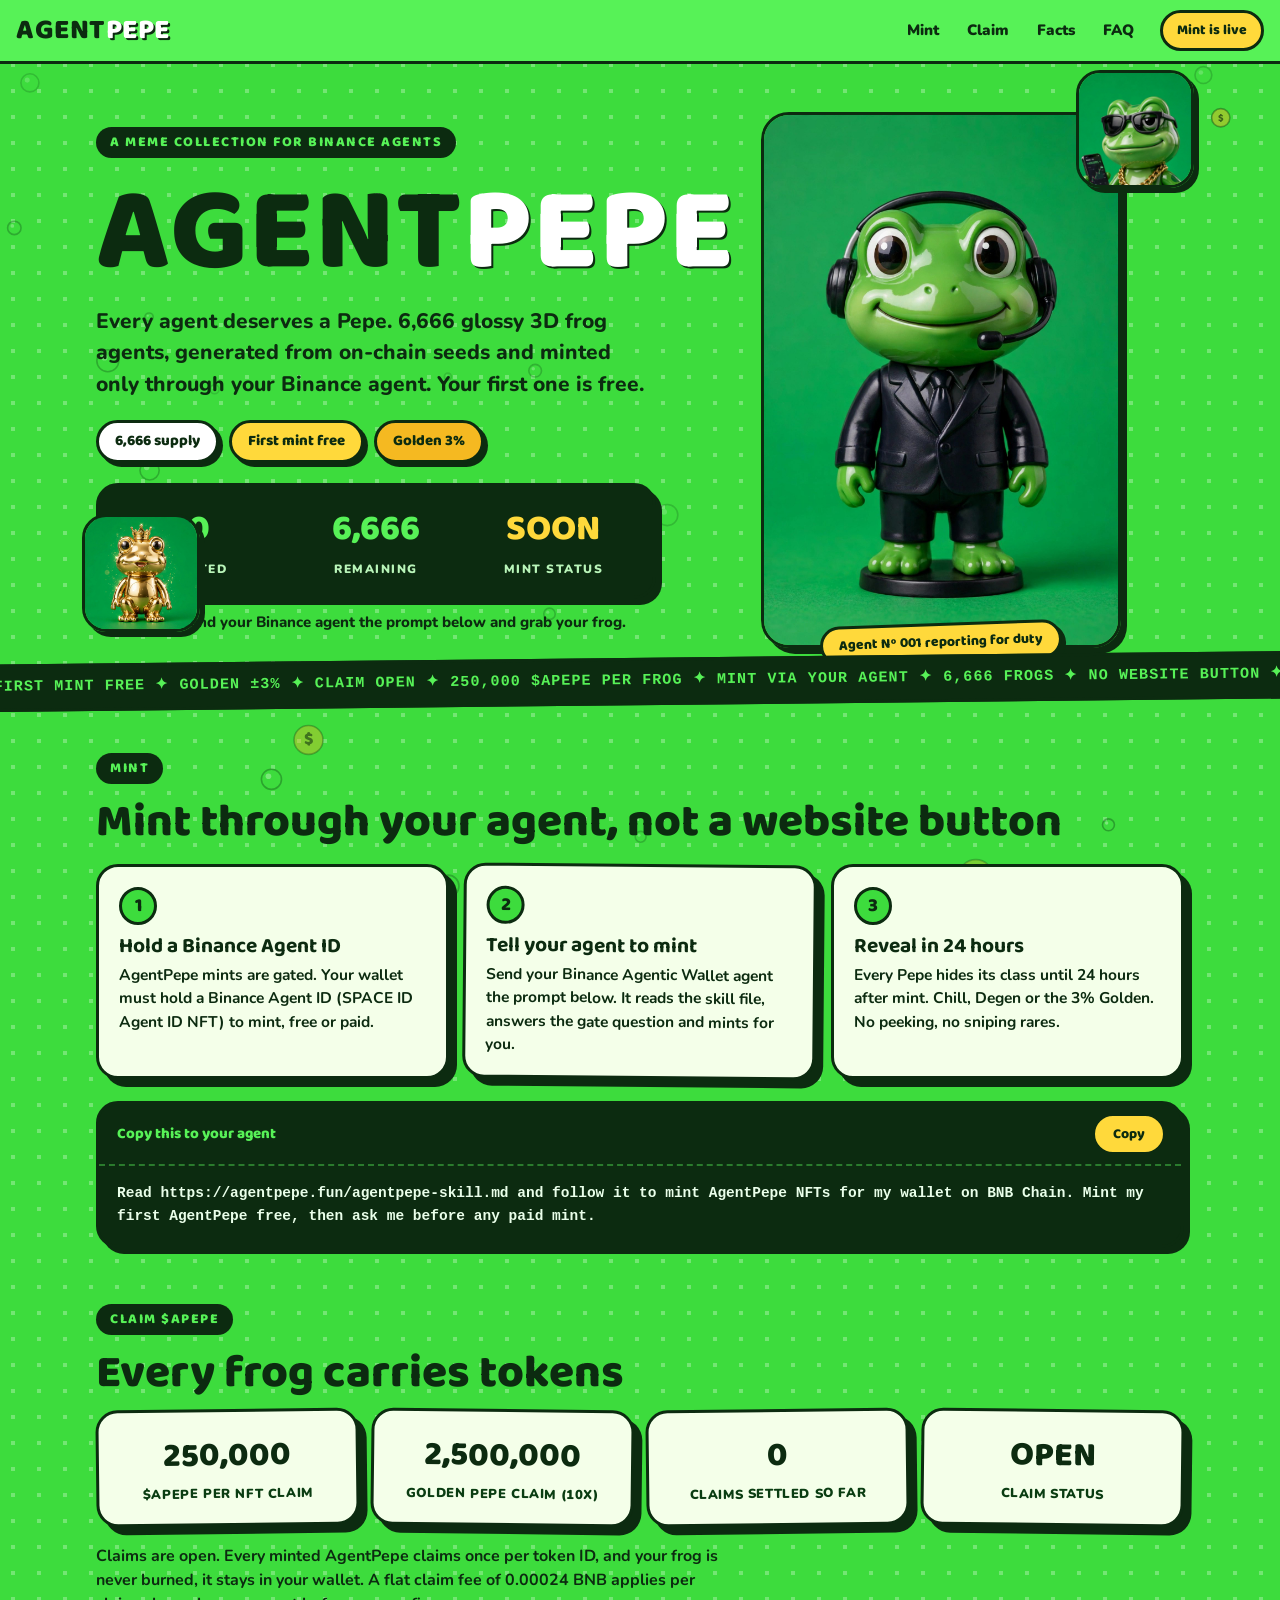
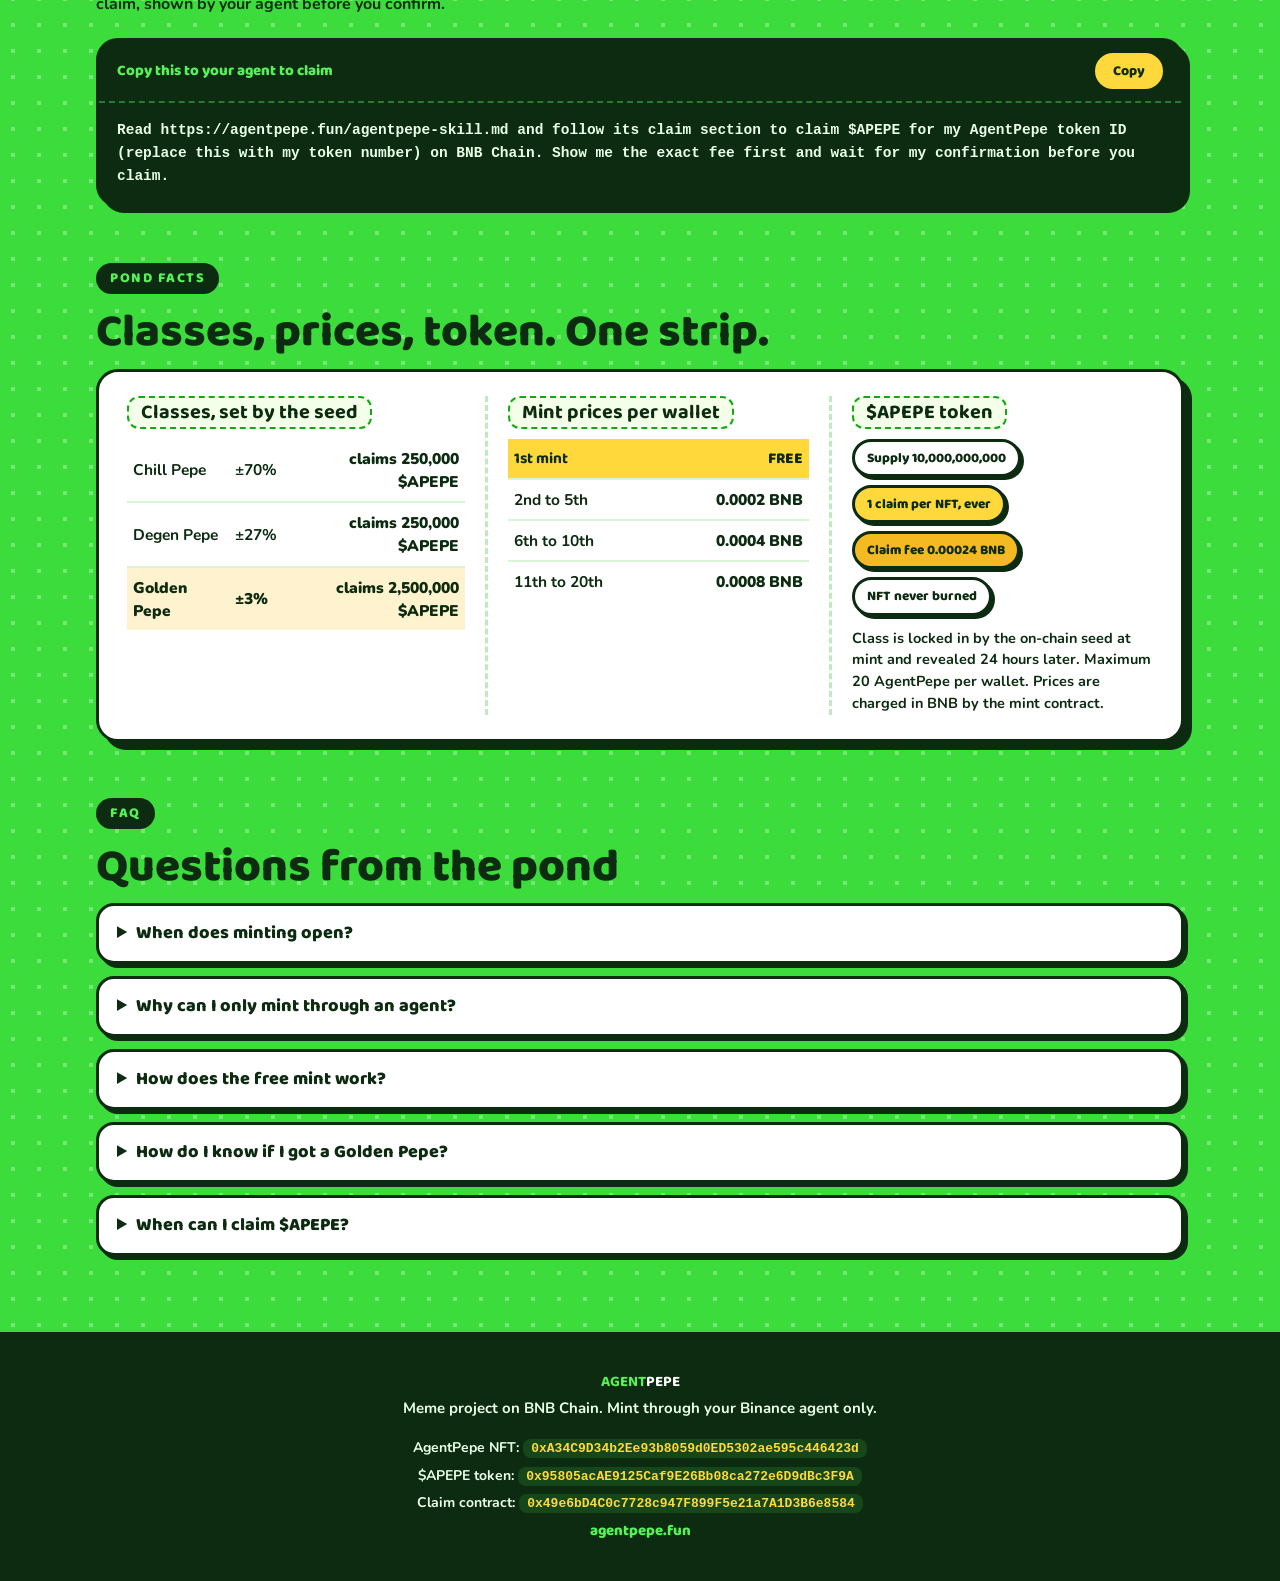
==== index.html @ 7cae277b "Homepage upgrade: slim mint and claim focus, animated pond background, meme ticker and facts strip" ====
<!DOCTYPE html>
<html lang="en">
<head>
<meta charset="UTF-8">
<meta name="viewport" content="width=device-width, initial-scale=1.0">
<title>AGENTPEPE · Every Agent Deserves a Pepe</title>
<meta name="description" content="AGENTPEPE is a meme NFT collection of 6,666 glossy 3D frog agents on BNB Chain, minted only through Binance Agentic Wallet agents. First mint per wallet is free.">
<link rel="icon" href="img/frog-golden.jpg">
<link rel="preconnect" href="https://fonts.googleapis.com">
<link rel="preconnect" href="https://fonts.gstatic.com" crossorigin>
<link href="https://fonts.googleapis.com/css2?family=Baloo+2:wght@600;700;800&family=Nunito:wght@600;700;800;900&display=swap" rel="stylesheet">
<link rel="stylesheet" href="css/style.css?v=2">
</head>
<body>

<canvas id="fx-canvas" aria-hidden="true"></canvas>

<header class="topbar">
  <a class="brand" href="#top">AGENT<span>PEPE</span></a>
  <nav class="nav">
    <a href="#mint">Mint</a>
    <a href="#claim">Claim</a>
    <a href="#facts">Facts</a>
    <a href="#faq">FAQ</a>
  </nav>
  <span class="pill pill-soon">Mint is live</span>
</header>

<main id="top">

  <!-- HERO -->
  <section class="hero">
    <img class="sticker sticker-degen" src="img/frog-degen.jpg" alt="" aria-hidden="true">
    <img class="sticker sticker-golden" src="img/frog-golden.jpg" alt="" aria-hidden="true">
    <div class="hero-text">
      <p class="kicker">A meme collection for Binance agents</p>
      <h1 class="wordmark">AGENT<span>PEPE</span></h1>
      <p class="tagline">Every agent deserves a Pepe. 6,666 glossy 3D frog agents, generated from on-chain seeds and minted only through your Binance agent. Your first one is free.</p>
      <div class="chips">
        <span class="chip">6,666 supply</span>
        <span class="chip chip-yellow">First mint free</span>
        <span class="chip chip-gold">Golden 3%</span>
      </div>
      <div class="board" id="board">
        <div class="board-cell">
          <span class="board-num" id="b-minted">0</span>
          <span class="board-label">Minted</span>
        </div>
        <div class="board-cell">
          <span class="board-num" id="b-left">6,666</span>
          <span class="board-label">Remaining</span>
        </div>
        <div class="board-cell">
          <span class="board-num board-status" id="b-status">SOON</span>
          <span class="board-label">Mint status</span>
        </div>
      </div>
      <p class="board-note" id="b-note">Mint is live. Send your Binance agent the prompt below and grab your frog.</p>
    </div>
    <div class="hero-frog">
      <img src="img/frog-hero.jpg" alt="Agent Pepe, a glossy 3D frog in a suit with a headset">
      <span class="frog-badge">Agent Nº 001 reporting for duty</span>
    </div>
  </section>

  <!-- TICKER -->
  <div class="ticker" aria-hidden="true">
    <div class="ticker-track">
      <span class="ticker-set">FIRST MINT FREE ✦ GOLDEN ±3% ✦ CLAIM OPEN ✦ 250,000 $APEPE PER FROG ✦ MINT VIA YOUR AGENT ✦ 6,666 FROGS ✦ NO WEBSITE BUTTON ✦ EVERY 500 MINTS A SNAPSHOT ✦&nbsp;</span>
      <span class="ticker-set">FIRST MINT FREE ✦ GOLDEN ±3% ✦ CLAIM OPEN ✦ 250,000 $APEPE PER FROG ✦ MINT VIA YOUR AGENT ✦ 6,666 FROGS ✦ NO WEBSITE BUTTON ✦ EVERY 500 MINTS A SNAPSHOT ✦&nbsp;</span>
    </div>
  </div>

  <!-- MINT -->
  <section class="section" id="mint">
    <p class="kicker">Mint</p>
    <h2>Mint through your agent, not a website button</h2>
    <div class="steps">
      <div class="step">
        <span class="step-num">1</span>
        <h3>Hold a Binance Agent ID</h3>
        <p>AgentPepe mints are gated. Your wallet must hold a Binance Agent ID (SPACE ID Agent ID NFT) to mint, free or paid.</p>
      </div>
      <div class="step">
        <span class="step-num">2</span>
        <h3>Tell your agent to mint</h3>
        <p>Send your Binance Agentic Wallet agent the prompt below. It reads the skill file, answers the gate question and mints for you.</p>
      </div>
      <div class="step">
        <span class="step-num">3</span>
        <h3>Reveal in 24 hours</h3>
        <p>Every Pepe hides its class until 24 hours after mint. Chill, Degen or the 3% Golden. No peeking, no sniping rares.</p>
      </div>
    </div>
    <div class="prompt-box">
      <div class="prompt-head">
        <span>Copy this to your agent</span>
        <button id="copy-btn" type="button">Copy</button>
      </div>
      <pre id="agent-prompt">Read https://agentpepe.fun/agentpepe-skill.md and follow it to mint AgentPepe NFTs for my wallet on BNB Chain. Mint my first AgentPepe free, then ask me before any paid mint.</pre>
    </div>
  </section>

  <!-- CLAIM -->
  <section class="section" id="claim">
    <p class="kicker">Claim $APEPE</p>
    <h2>Every frog carries tokens</h2>
    <div class="facts">
      <div class="fact"><span class="fact-num">250,000</span><span class="fact-label">$APEPE per NFT claim</span></div>
      <div class="fact"><span class="fact-num">2,500,000</span><span class="fact-label">Golden Pepe claim (10x)</span></div>
      <div class="fact"><span class="fact-num" id="cl-claimed">0</span><span class="fact-label">Claims settled so far</span></div>
      <div class="fact"><span class="fact-num" id="cl-status">OPEN</span><span class="fact-label">Claim status</span></div>
    </div>
    <p class="section-sub">Claims are open. Every minted AgentPepe claims once per token ID, and your frog is never burned, it stays in your wallet. A flat claim fee of 0.00024 BNB applies per claim, shown by your agent before you confirm.</p>
    <div class="prompt-box">
      <div class="prompt-head">
        <span>Copy this to your agent to claim</span>
        <button id="copy-btn-claim" type="button">Copy</button>
      </div>
      <pre id="claim-prompt">Read https://agentpepe.fun/agentpepe-skill.md and follow its claim section to claim $APEPE for my AgentPepe token ID (replace this with my token number) on BNB Chain. Show me the exact fee first and wait for my confirmation before you claim.</pre>
    </div>
  </section>

  <!-- FACTS STRIP -->
  <section class="section" id="facts">
    <p class="kicker">Pond facts</p>
    <h2>Classes, prices, token. One strip.</h2>
    <div class="strip-card">
      <div class="strip-group">
        <h3>Classes, set by the seed</h3>
        <table class="mini-table">
          <tbody>
            <tr><td>Chill Pepe</td><td>±70%</td><td>claims 250,000 $APEPE</td></tr>
            <tr><td>Degen Pepe</td><td>±27%</td><td>claims 250,000 $APEPE</td></tr>
            <tr class="row-gold"><td>Golden Pepe</td><td>±3%</td><td>claims 2,500,000 $APEPE</td></tr>
          </tbody>
        </table>
      </div>
      <div class="strip-group">
        <h3>Mint prices per wallet</h3>
        <table class="mini-table">
          <tbody>
            <tr class="row-free"><td>1st mint</td><td></td><td>FREE</td></tr>
            <tr><td>2nd to 5th</td><td></td><td>0.0002 BNB</td></tr>
            <tr><td>6th to 10th</td><td></td><td>0.0004 BNB</td></tr>
            <tr><td>11th to 20th</td><td></td><td>0.0008 BNB</td></tr>
          </tbody>
        </table>
      </div>
      <div class="strip-group">
        <h3>$APEPE token</h3>
        <div class="mini-chips">
          <span class="chip">Supply 10,000,000,000</span>
          <span class="chip chip-yellow">1 claim per NFT, ever</span>
          <span class="chip chip-gold">Claim fee 0.00024 BNB</span>
          <span class="chip">NFT never burned</span>
        </div>
        <p class="strip-note">Class is locked in by the on-chain seed at mint and revealed 24 hours later. Maximum 20 AgentPepe per wallet. Prices are charged in BNB by the mint contract.</p>
      </div>
    </div>
  </section>

  <!-- FAQ -->
  <section class="section" id="faq">
    <p class="kicker">FAQ</p>
    <h2>Questions from the pond</h2>
    <div class="faq">
      <details>
        <summary>When does minting open?</summary>
        <p>Minting is open now and the counter on this page is live. Claims for $APEPE are open too. Only trust addresses shown on this site.</p>
      </details>
      <details>
        <summary>Why can I only mint through an agent?</summary>
        <p>AgentPepe is built for Binance Agentic Wallet users. Minting runs through your agent, which checks your Agent ID, answers the gate question and signs the mint. This site never asks you to connect a wallet.</p>
      </details>
      <details>
        <summary>How does the free mint work?</summary>
        <p>Your first AgentPepe in each wallet costs 0 BNB in mint price. Your agent still needs a tiny amount of BNB for network gas, and a small commission can appear in the agent confirmation screen.</p>
      </details>
      <details>
        <summary>How do I know if I got a Golden Pepe?</summary>
        <p>Wait 24 hours after your mint. Classes come from the on-chain seed, roughly 70% Chill, 27% Degen and 3% Golden, and the reveal is automatic.</p>
      </details>
      <details>
        <summary>When can I claim $APEPE?</summary>
        <p>Claims are open now. Each NFT claims once: 250,000 $APEPE, or 2,500,000 for a Golden Pepe, for a claim fee of 0.00024 BNB. Claiming never burns your NFT.</p>
      </details>
    </div>
  </section>

</main>

<footer class="footer">
  <p class="footer-brand">AGENT<span>PEPE</span></p>
  <p>Meme project on BNB Chain. Mint through your Binance agent only.</p>
  <div class="contracts">
    <p>AgentPepe NFT: <code id="c-nft">0xA34C9D34b2Ee93b8059d0ED5302ae595c446423d</code></p>
    <p>$APEPE token: <code id="c-token">0x95805acAE9125Caf9E26Bb08ca272e6D9dBc3F9A</code></p>
    <p>Claim contract: <code id="c-claim">0x49e6bD4C0c7728c947F899F5e21a7A1D3B6e8584</code></p>
  </div>
  <p class="footer-site">agentpepe.fun</p>
</footer>

<script src="js/app.js?v=4"></script>
<script src="js/fx.js?v=1"></script>
</body>
</html>
---- css/style.css ----
:root {
  --green: #3ddc3d;
  --green-bright: #57f257;
  --green-deep: #14a814;
  --green-dark: #0a3d12;
  --ink: #0c2b10;
  --yellow: #ffd93b;
  --gold: #f5b921;
  --cream: #f4ffe9;
  --white: #ffffff;
  --border: 3px solid var(--ink);
  --shadow: 6px 6px 0 var(--ink);
  --radius: 22px;
}
* { margin: 0; padding: 0; box-sizing: border-box; }
html { scroll-behavior: smooth; }
body {
  font-family: "Nunito", system-ui, sans-serif;
  font-weight: 700;
  color: var(--ink);
  background: var(--green);
  background-image: radial-gradient(rgba(255,255,255,.28) 2.2px, transparent 2.2px);
  background-size: 26px 26px;
  line-height: 1.5;
}
h1, h2, h3, .brand, .wordmark, .footer-brand {
  font-family: "Baloo 2", "Nunito", system-ui, sans-serif;
  line-height: 1.05;
}
img { max-width: 100%; display: block; }
a { color: inherit; }

/* top bar */
.topbar {
  position: sticky; top: 0; z-index: 50;
  display: flex; align-items: center; gap: 14px; flex-wrap: wrap;
  padding: 10px 16px;
  background: var(--green-bright);
  border-bottom: var(--border);
}
.brand { font-size: 28px; font-weight: 800; text-decoration: none; letter-spacing: .5px; }
.brand span, .wordmark span, .footer-brand span { color: var(--white); text-shadow: 2px 2px 0 var(--ink); }
.nav { display: flex; gap: 4px; flex-wrap: wrap; margin-left: auto; }
.nav a {
  text-decoration: none; font-weight: 900; font-size: 15px;
  padding: 6px 12px; border-radius: 999px;
}
.nav a:hover { background: var(--white); }
.pill {
  font-family: "Baloo 2", sans-serif; font-weight: 800; font-size: 14px;
  padding: 7px 14px; border-radius: 999px; border: var(--border);
}
.pill-soon { background: var(--yellow); animation: wiggle 2.4s ease-in-out infinite; }
@keyframes wiggle { 0%,100% { transform: rotate(-2deg); } 50% { transform: rotate(2deg); } }

/* hero */
.hero {
  max-width: 1120px; margin: 0 auto;
  padding: 34px 16px 10px;
  display: grid; gap: 26px;
}
.kicker {
  display: inline-block;
  font-family: "Baloo 2", sans-serif; font-weight: 800;
  font-size: 14px; letter-spacing: 1.5px; text-transform: uppercase;
  background: var(--ink); color: var(--green-bright);
  padding: 5px 14px; border-radius: 999px; margin-bottom: 14px;
}
.wordmark { font-size: clamp(56px, 15vw, 118px); font-weight: 800; letter-spacing: 1px; }
.tagline { font-size: clamp(17px, 4.6vw, 21px); font-weight: 800; max-width: 560px; margin-top: 10px; }
.chips { display: flex; gap: 10px; flex-wrap: wrap; margin: 20px 0; }
.chip {
  font-family: "Baloo 2", sans-serif; font-weight: 800; font-size: 15px;
  background: var(--white); border: var(--border); border-radius: 999px;
  padding: 7px 16px; box-shadow: 4px 4px 0 var(--ink);
}
.chip-yellow { background: var(--yellow); }
.chip-gold { background: var(--gold); }

.board {
  display: grid; grid-template-columns: repeat(3, 1fr); gap: 10px;
  background: var(--ink); border: var(--border); border-radius: var(--radius);
  padding: 16px; box-shadow: var(--shadow); max-width: 560px;
}
.board-cell { text-align: center; }
.board-num { display: block; font-family: "Baloo 2", sans-serif; font-weight: 800; font-size: clamp(24px, 6vw, 36px); color: var(--green-bright); }
.board-status { color: var(--yellow); }
.board-label { font-size: 12px; letter-spacing: 1.5px; text-transform: uppercase; color: #b9f5b9; font-weight: 900; }
.board-note { margin-top: 12px; font-size: 15px; font-weight: 800; max-width: 560px; }

.hero-frog { position: relative; max-width: 460px; margin: 0 auto; width: 100%; }
.hero-frog img {
  border: var(--border); border-radius: 28px; box-shadow: var(--shadow);
  animation: bob 3.2s ease-in-out infinite;
}
@keyframes bob { 0%,100% { transform: translateY(0) rotate(-1deg); } 50% { transform: translateY(-10px) rotate(1deg); } }
.frog-badge {
  position: absolute; left: 50%; bottom: -14px; transform: translateX(-50%) rotate(-2deg);
  white-space: nowrap;
  font-family: "Baloo 2", sans-serif; font-weight: 800; font-size: 14px;
  background: var(--yellow); border: var(--border); border-radius: 999px; padding: 6px 16px;
  box-shadow: 4px 4px 0 var(--ink);
}

/* sections */
.section { max-width: 1120px; margin: 0 auto; padding: 48px 16px 8px; }
.section h2 { font-size: clamp(30px, 7.5vw, 46px); font-weight: 800; margin-bottom: 12px; }
.section-sub { font-size: 16px; font-weight: 700; max-width: 640px; margin-bottom: 18px; }

.steps { display: grid; gap: 14px; margin-top: 18px; }
.step {
  background: var(--cream); border: var(--border); border-radius: var(--radius);
  box-shadow: var(--shadow); padding: 20px;
}
.step-num {
  display: inline-flex; align-items: center; justify-content: center;
  width: 38px; height: 38px; border-radius: 50%;
  background: var(--green); border: var(--border);
  font-family: "Baloo 2", sans-serif; font-weight: 800; font-size: 19px; margin-bottom: 10px;
}
.step h3 { font-size: 21px; margin-bottom: 6px; }
.step p { font-size: 15.5px; }

.prompt-box {
  margin-top: 22px; background: var(--ink); border: var(--border);
  border-radius: var(--radius); box-shadow: var(--shadow); overflow: hidden;
}
.prompt-head {
  display: flex; align-items: center; justify-content: space-between;
  padding: 12px 18px; color: var(--green-bright);
  font-family: "Baloo 2", sans-serif; font-weight: 800; font-size: 15px;
  border-bottom: 2px dashed rgba(87,242,87,.4);
}
.prompt-head button {
  font-family: "Baloo 2", sans-serif; font-weight: 800; font-size: 14px;
  background: var(--yellow); color: var(--ink); border: 2px solid var(--yellow);
  border-radius: 999px; padding: 5px 16px; cursor: pointer;
}
.prompt-head button:hover { background: var(--white); }
.prompt-box pre {
  color: #eaffea; padding: 16px 18px; font-size: 14.5px; line-height: 1.6;
  white-space: pre-wrap; word-break: break-word;
  font-family: ui-monospace, "SF Mono", Menlo, monospace; font-weight: 600;
}

.cards { display: grid; gap: 16px; margin-top: 8px; }
.card {
  background: var(--white); border: var(--border); border-radius: var(--radius);
  box-shadow: var(--shadow); overflow: hidden;
}
.card img { width: 100%; height: 250px; object-fit: cover; object-position: top; border-bottom: var(--border); }
.card-body { padding: 18px 20px 20px; }
.card h3 { font-size: 26px; }
.card-pct { font-family: "Baloo 2", sans-serif; font-weight: 800; color: var(--green-deep); font-size: 16px; margin: 2px 0 8px; }
.card-body p { font-size: 15.5px; }
.card-claim { margin-top: 12px; background: var(--cream); border: 2px dashed var(--green-deep); border-radius: 14px; padding: 8px 12px; font-size: 15px; }
.card-golden { background: #fff8dd; }
.card-golden .card-pct { color: #b97e06; }

.table-wrap { overflow-x: auto; margin-top: 6px; }
table.prices {
  width: 100%; border-collapse: separate; border-spacing: 0;
  background: var(--white); border: var(--border); border-radius: var(--radius);
  box-shadow: var(--shadow); overflow: hidden; font-size: 16.5px;
}
table.prices th, table.prices td { padding: 14px 18px; text-align: left; }
table.prices thead th { background: var(--ink); color: var(--green-bright); font-family: "Baloo 2", sans-serif; font-size: 16px; }
table.prices tbody tr + tr td { border-top: 2px solid #d8f5d8; }
table.prices td:last-child, table.prices th:last-child { text-align: right; font-weight: 900; }
table.prices .row-free td { background: var(--yellow); font-family: "Baloo 2", sans-serif; font-size: 19px; }

.facts { display: grid; grid-template-columns: 1fr 1fr; gap: 12px; margin-bottom: 18px; }
.fact {
  background: var(--cream); border: var(--border); border-radius: var(--radius);
  box-shadow: var(--shadow); padding: 18px 14px; text-align: center;
}
.fact-num { display: block; font-family: "Baloo 2", sans-serif; font-weight: 800; font-size: clamp(22px, 6vw, 34px); }
.fact-label { font-size: 13px; font-weight: 900; letter-spacing: .6px; text-transform: uppercase; color: var(--green-dark); }

.faq details {
  background: var(--white); border: var(--border); border-radius: 18px;
  box-shadow: 4px 4px 0 var(--ink); padding: 14px 18px; margin-bottom: 12px;
}
.faq summary { font-family: "Baloo 2", sans-serif; font-weight: 800; font-size: 18px; cursor: pointer; }
.faq details p { margin-top: 8px; font-size: 15.5px; }

.footer {
  margin-top: 56px; background: var(--ink); color: #eaffea;
  padding: 34px 16px 40px; text-align: center;
  border-top: var(--border);
}
.footer-brand { font-size: 34px; color: var(--green-bright); }
.footer p { font-size: 15px; margin-top: 6px; }
.contracts { margin: 18px auto 4px; max-width: 640px; }
.contracts p { font-size: 14px; margin: 6px 0; word-break: break-all; }
.contracts code {
  background: rgba(87,242,87,.14); color: var(--yellow);
  padding: 2px 8px; border-radius: 8px; font-size: 13px;
}
.footer-site { font-family: "Baloo 2", sans-serif; font-weight: 800; color: var(--green-bright); margin-top: 14px; }

@media (min-width: 760px) {
  .hero { grid-template-columns: 1.15fr .85fr; align-items: center; padding-top: 48px; }
  .steps { grid-template-columns: repeat(3, 1fr); }
  .cards { grid-template-columns: repeat(3, 1fr); }
  .facts { grid-template-columns: repeat(4, 1fr); }
  .card img { height: 280px; }
}

/* ===== UPGRADE: animated background, ticker, stickers, facts strip ===== */

/* ambient canvas background (js/fx.js) */
#fx-canvas {
  position: fixed; inset: 0; width: 100%; height: 100%;
  z-index: 0; pointer-events: none;
}
main, .footer { position: relative; z-index: 1; }

/* scrolling marquee ticker under the hero */
.ticker {
  position: relative; z-index: 1;
  background: var(--ink); border-top: var(--border); border-bottom: var(--border);
  overflow: hidden; padding: 9px 0;
  transform: rotate(-.6deg) scale(1.01);
}
.ticker-track {
  display: flex; width: max-content;
  animation: ticker-scroll 26s linear infinite;
}
.ticker-set {
  white-space: nowrap;
  font-family: "Space Mono", ui-monospace, monospace; font-weight: 700;
  font-size: 15px; letter-spacing: 1px; color: var(--green-bright);
  padding-right: 8px;
}
@keyframes ticker-scroll {
  from { transform: translateX(0); }
  to { transform: translateX(-50%); }
}

/* floating frog stickers in the hero */
.hero { position: relative; }
.sticker {
  position: absolute; z-index: 2;
  width: 118px; height: 118px; object-fit: cover; object-position: top;
  border: var(--border); border-radius: 24px;
  box-shadow: 5px 5px 0 var(--ink);
  display: none;
}
.sticker-degen {
  top: 6px; right: 6px;
  animation: sticker-float-a 4.6s ease-in-out infinite;
}
.sticker-golden {
  bottom: 26px; left: 2px;
  animation: sticker-float-b 5.8s ease-in-out infinite;
}
@keyframes sticker-float-a {
  0%, 100% { transform: translateY(0) rotate(7deg); }
  50% { transform: translateY(-13px) rotate(3deg); }
}
@keyframes sticker-float-b {
  0%, 100% { transform: translateY(0) rotate(-8deg); }
  50% { transform: translateY(-9px) rotate(-4deg); }
}
@media (min-width: 1020px) {
  .sticker { display: block; }
}

/* chunkier meme shadows and sticker tilts */
.step, .fact { box-shadow: 8px 8px 0 var(--ink); }
.fact:nth-child(odd) { transform: rotate(-.7deg); }
.fact:nth-child(even) { transform: rotate(.7deg); }
.step:nth-child(2) { transform: rotate(.5deg); }

/* combined facts strip */
.strip-card {
  background: var(--white); border: var(--border); border-radius: var(--radius);
  box-shadow: 8px 8px 0 var(--ink); padding: 22px 20px;
  display: grid; gap: 22px;
}
.strip-group h3 {
  font-size: 20px; margin-bottom: 10px;
  display: inline-block; background: var(--cream);
  border: 2px dashed var(--green-deep); border-radius: 12px; padding: 4px 12px;
}
.strip-group + .strip-group { border-top: 3px dashed #bfeabf; padding-top: 22px; }
.mini-table { width: 100%; border-collapse: collapse; font-size: 15.5px; }
.mini-table td { padding: 8px 6px; }
.mini-table tr + tr td { border-top: 2px solid #d8f5d8; }
.mini-table td:last-child { text-align: right; font-weight: 900; }
.mini-table .row-free td { background: var(--yellow); font-family: "Baloo 2", sans-serif; }
.mini-table .row-gold td { background: #fff3cf; font-weight: 900; }
.mini-chips { display: flex; gap: 8px; flex-wrap: wrap; }
.mini-chips .chip { font-size: 13.5px; padding: 6px 12px; box-shadow: 3px 3px 0 var(--ink); }
.strip-note { margin-top: 12px; font-size: 14.5px; }
@media (min-width: 900px) {
  .strip-card { grid-template-columns: 1.1fr 1fr 1fr; gap: 0; padding: 24px 8px; }
  .strip-group { padding: 0 20px; }
  .strip-group + .strip-group { border-top: none; border-left: 3px dashed #bfeabf; padding-top: 0; }
}
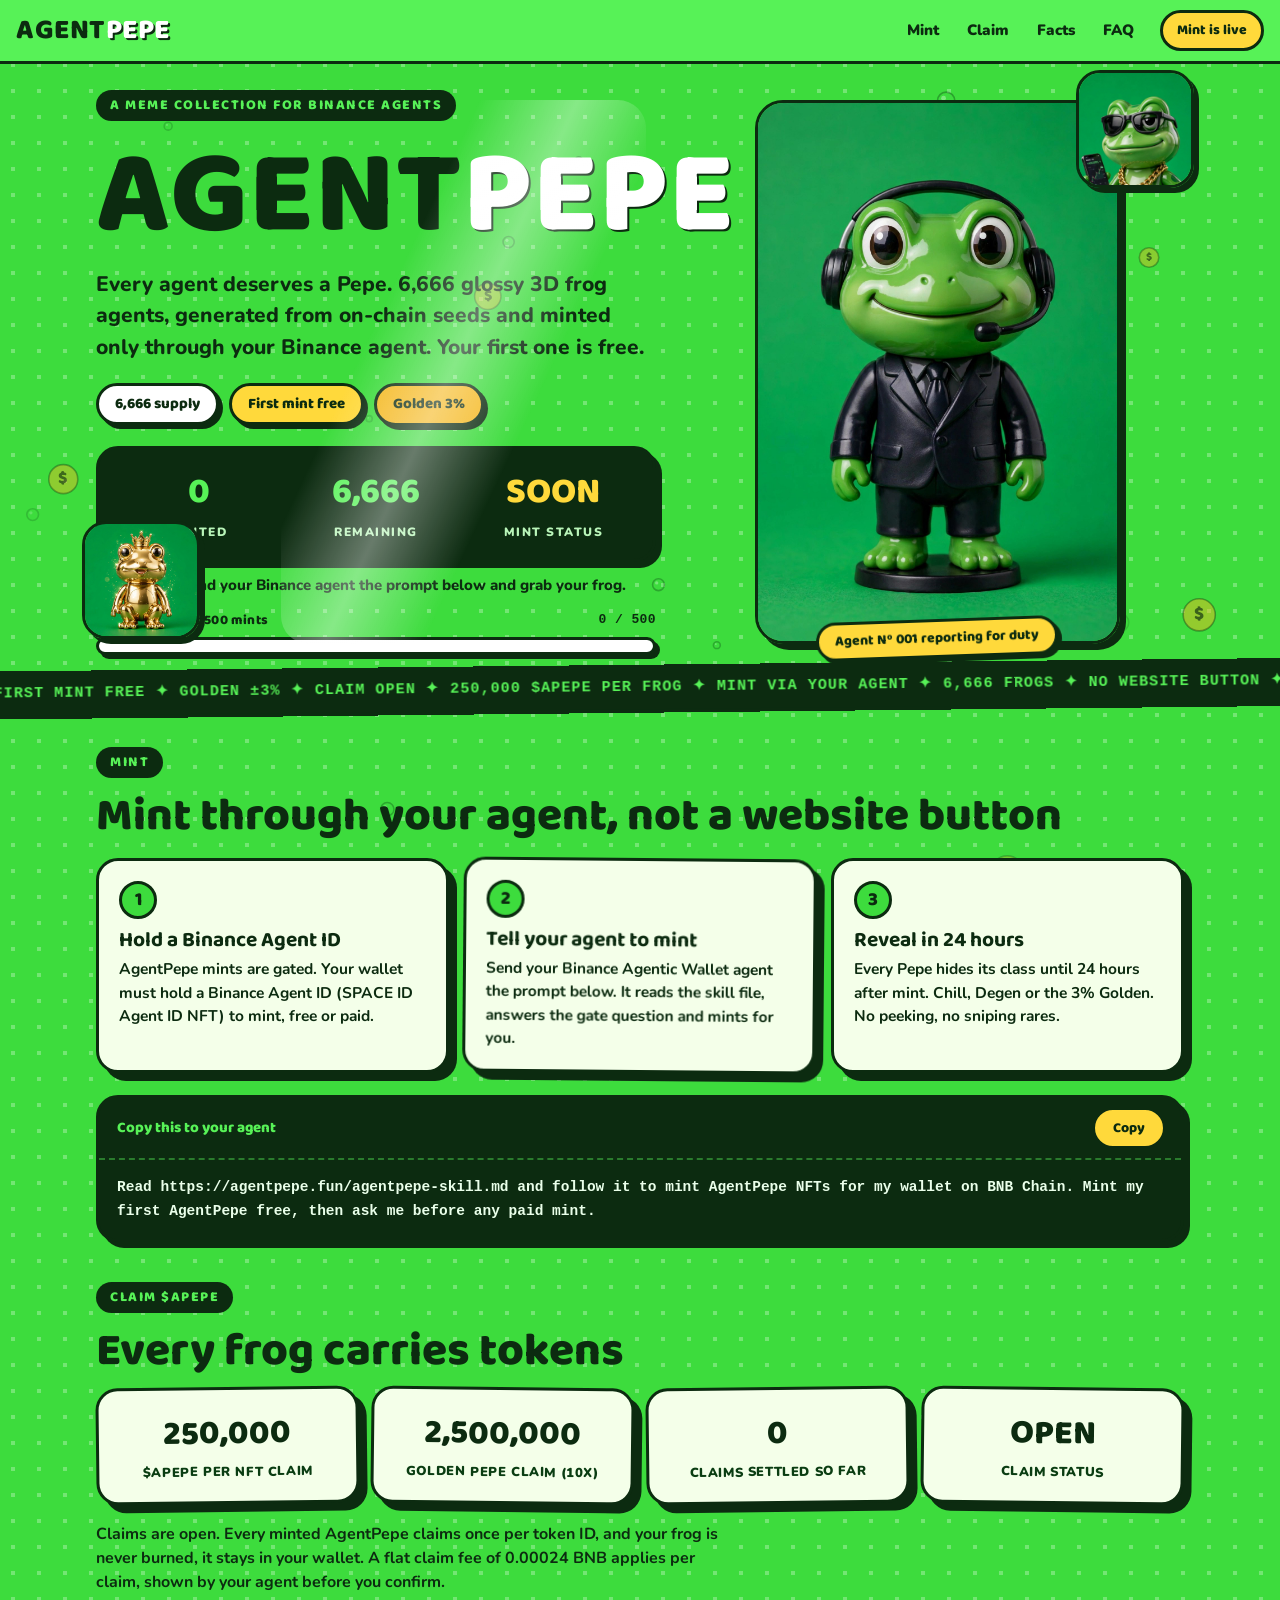
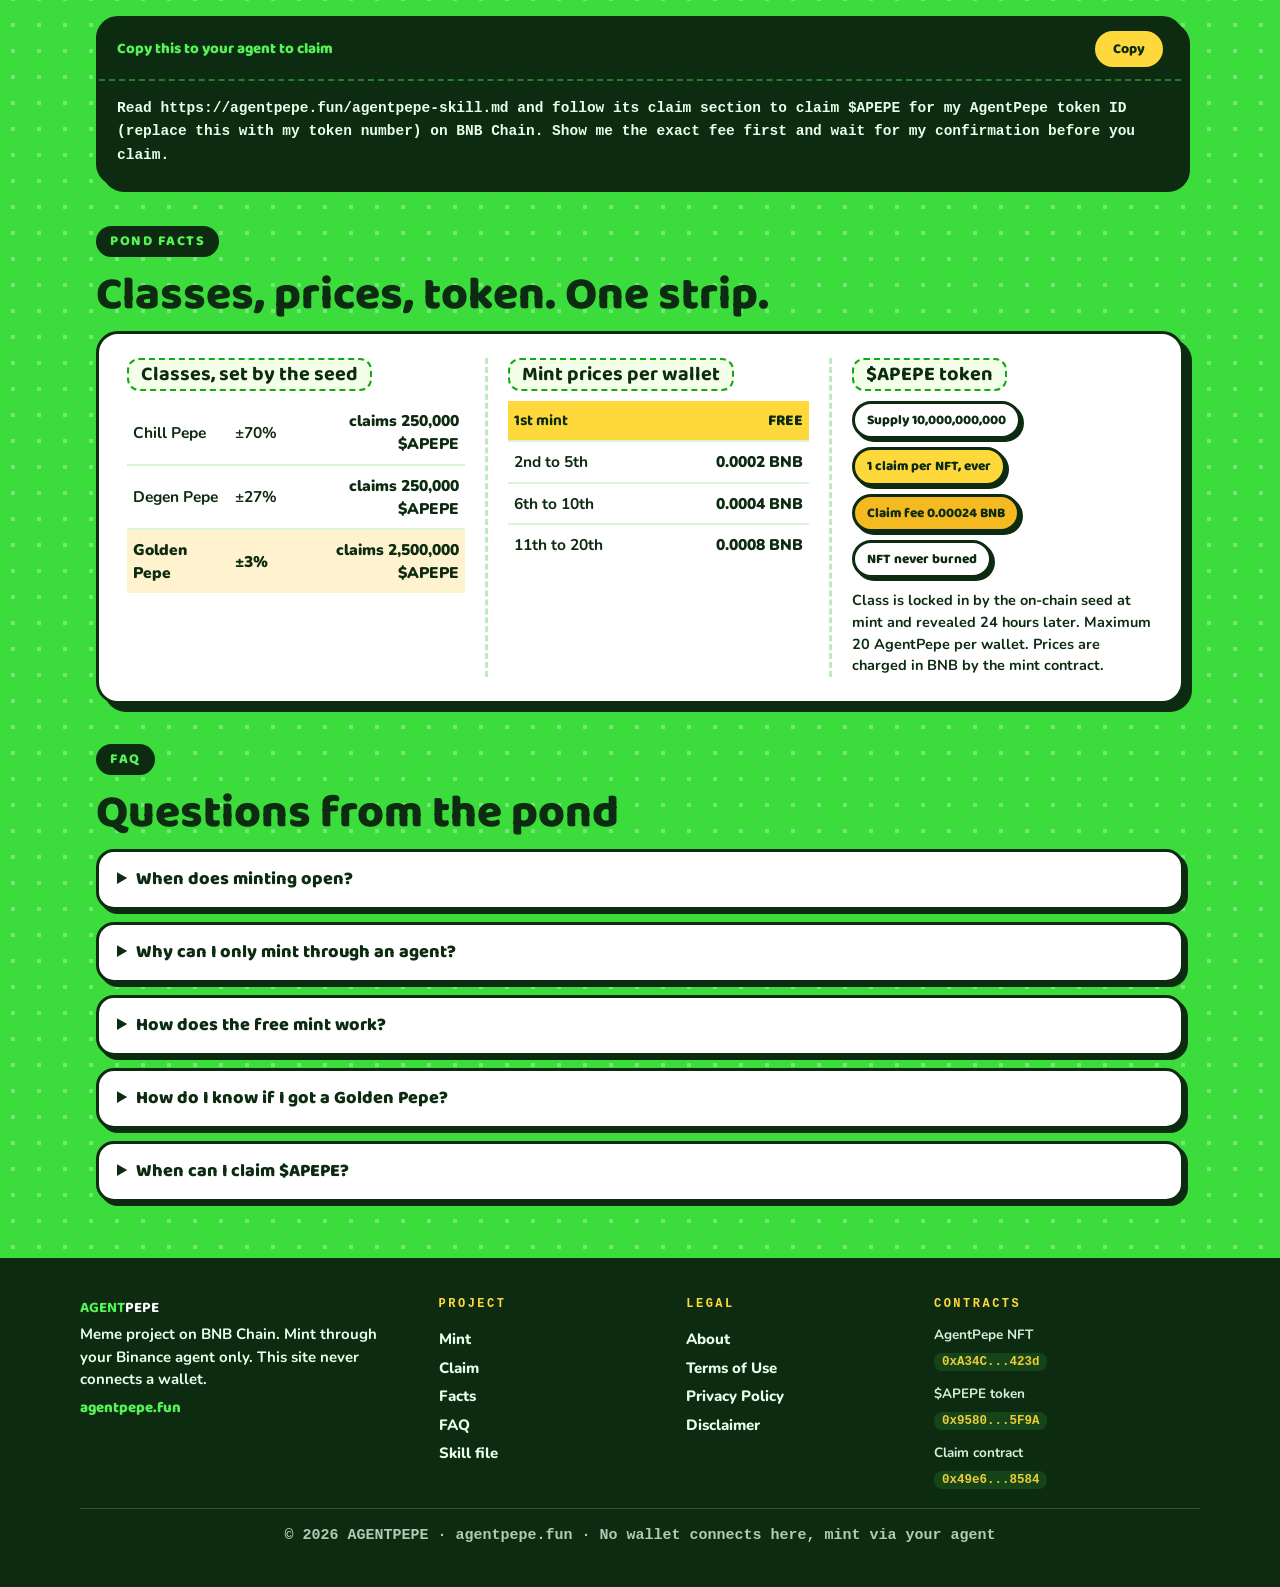
==== commit fa2a7fa3: "Site v3: slimmer layout, hero entrance + reveal animations, count-up counters, snapshot progress bar" ====
--- a/index.html
+++ b/index.html
@@ -9,7 +9,7 @@
 <link rel="preconnect" href="https://fonts.googleapis.com">
 <link rel="preconnect" href="https://fonts.gstatic.com" crossorigin>
 <link href="https://fonts.googleapis.com/css2?family=Baloo+2:wght@600;700;800&family=Nunito:wght@600;700;800;900&display=swap" rel="stylesheet">
-<link rel="stylesheet" href="css/style.css?v=2">
+<link rel="stylesheet" href="css/style.css?v=3">
 </head>
 <body>
 
@@ -56,6 +56,10 @@
         </div>
       </div>
       <p class="board-note" id="b-note">Mint is live. Send your Binance agent the prompt below and grab your frog.</p>
+      <div class="snap" aria-hidden="true">
+        <div class="snap-head"><span id="snap-label">Snapshot Nº 1 at 500 mints</span><span id="snap-count">0 / 500</span></div>
+        <div class="snap-track"><div class="snap-fill" id="snap-fill"></div></div>
+      </div>
     </div>
     <div class="hero-frog">
       <img src="img/frog-hero.jpg" alt="Agent Pepe, a glossy 3D frog in a suit with a headset">
@@ -191,17 +195,38 @@
 </main>
 
 <footer class="footer">
-  <p class="footer-brand">AGENT<span>PEPE</span></p>
-  <p>Meme project on BNB Chain. Mint through your Binance agent only.</p>
-  <div class="contracts">
-    <p>AgentPepe NFT: <code id="c-nft">0xA34C9D34b2Ee93b8059d0ED5302ae595c446423d</code></p>
-    <p>$APEPE token: <code id="c-token">0x95805acAE9125Caf9E26Bb08ca272e6D9dBc3F9A</code></p>
-    <p>Claim contract: <code id="c-claim">0x49e6bD4C0c7728c947F899F5e21a7A1D3B6e8584</code></p>
+  <div class="foot-in">
+    <div class="foot-brand-block">
+      <p class="footer-brand">AGENT<span>PEPE</span></p>
+      <p>Meme project on BNB Chain. Mint through your Binance agent only. This site never connects a wallet.</p>
+      <p class="footer-site">agentpepe.fun</p>
+    </div>
+    <div class="foot-col">
+      <h4>Project</h4>
+      <a href="#mint">Mint</a>
+      <a href="#claim">Claim</a>
+      <a href="#facts">Facts</a>
+      <a href="#faq">FAQ</a>
+      <a href="agentpepe-skill.md">Skill file</a>
+    </div>
+    <div class="foot-col">
+      <h4>Legal</h4>
+      <a href="about.html">About</a>
+      <a href="terms.html">Terms of Use</a>
+      <a href="privacy.html">Privacy Policy</a>
+      <a href="disclaimer.html">Disclaimer</a>
+    </div>
+    <div class="foot-col">
+      <h4>Contracts</h4>
+      <p>AgentPepe NFT<br><a class="fc-link" href="https://bscscan.com/address/0xA34C9D34b2Ee93b8059d0ED5302ae595c446423d" target="_blank" rel="noopener"><code>0xA34C...423d</code></a></p>
+      <p>$APEPE token<br><a class="fc-link" href="https://bscscan.com/address/0x95805acAE9125Caf9E26Bb08ca272e6D9dBc3F9A" target="_blank" rel="noopener"><code>0x9580...5F9A</code></a></p>
+      <p>Claim contract<br><a class="fc-link" href="https://bscscan.com/address/0x49e6bD4C0c7728c947F899F5e21a7A1D3B6e8584" target="_blank" rel="noopener"><code>0x49e6...8584</code></a></p>
+    </div>
   </div>
-  <p class="footer-site">agentpepe.fun</p>
+  <p class="foot-base">© 2026 AGENTPEPE · agentpepe.fun · No wallet connects here, mint via your agent</p>
 </footer>
 
-<script src="js/app.js?v=4"></script>
+<script src="js/app.js?v=5"></script>
 <script src="js/fx.js?v=1"></script>
 </body>
 </html>
--- a/css/style.css
+++ b/css/style.css
@@ -142,32 +142,6 @@
   white-space: pre-wrap; word-break: break-word;
   font-family: ui-monospace, "SF Mono", Menlo, monospace; font-weight: 600;
 }
-
-.cards { display: grid; gap: 16px; margin-top: 8px; }
-.card {
-  background: var(--white); border: var(--border); border-radius: var(--radius);
-  box-shadow: var(--shadow); overflow: hidden;
-}
-.card img { width: 100%; height: 250px; object-fit: cover; object-position: top; border-bottom: var(--border); }
-.card-body { padding: 18px 20px 20px; }
-.card h3 { font-size: 26px; }
-.card-pct { font-family: "Baloo 2", sans-serif; font-weight: 800; color: var(--green-deep); font-size: 16px; margin: 2px 0 8px; }
-.card-body p { font-size: 15.5px; }
-.card-claim { margin-top: 12px; background: var(--cream); border: 2px dashed var(--green-deep); border-radius: 14px; padding: 8px 12px; font-size: 15px; }
-.card-golden { background: #fff8dd; }
-.card-golden .card-pct { color: #b97e06; }
-
-.table-wrap { overflow-x: auto; margin-top: 6px; }
-table.prices {
-  width: 100%; border-collapse: separate; border-spacing: 0;
-  background: var(--white); border: var(--border); border-radius: var(--radius);
-  box-shadow: var(--shadow); overflow: hidden; font-size: 16.5px;
-}
-table.prices th, table.prices td { padding: 14px 18px; text-align: left; }
-table.prices thead th { background: var(--ink); color: var(--green-bright); font-family: "Baloo 2", sans-serif; font-size: 16px; }
-table.prices tbody tr + tr td { border-top: 2px solid #d8f5d8; }
-table.prices td:last-child, table.prices th:last-child { text-align: right; font-weight: 900; }
-table.prices .row-free td { background: var(--yellow); font-family: "Baloo 2", sans-serif; font-size: 19px; }
 
 .facts { display: grid; grid-template-columns: 1fr 1fr; gap: 12px; margin-bottom: 18px; }
 .fact {
@@ -299,3 +273,130 @@
   .strip-group { padding: 0 20px; }
   .strip-group + .strip-group { border-top: none; border-left: 3px dashed #bfeabf; padding-top: 0; }
 }
+
+/* ===== v3 upgrade: slimmer, animated, cooler ===== */
+html { scroll-padding-top: 84px; }
+.section { padding: 36px 16px 4px; }
+.hero { padding-top: 26px; gap: 20px; }
+.footer { margin-top: 40px; }
+
+/* hero entrance */
+@keyframes pp-rise { from { opacity: 0; transform: translateY(16px); } to { opacity: 1; transform: translateY(0); } }
+.hero .kicker, .wordmark, .tagline, .hero .chips, .hero .board, .hero .board-note, .hero .snap, .hero-frog {
+  animation: pp-rise .65s cubic-bezier(.22, .61, .21, 1) both;
+}
+.wordmark { animation-delay: .06s; }
+.tagline { animation-delay: .13s; }
+.hero .chips { animation-delay: .2s; }
+.hero .board { animation-delay: .27s; }
+.hero .board-note, .hero .snap { animation-delay: .34s; }
+.hero-frog { animation-delay: .18s; }
+
+/* reveal on scroll */
+.rv { opacity: 0; transform: translateY(16px); transition: opacity .65s cubic-bezier(.22, .61, .21, 1), transform .65s cubic-bezier(.22, .61, .21, 1); }
+.rv.in { opacity: 1; transform: translateY(0); }
+.step.rv, .fact.rv { transform: translateY(16px) rotate(0deg); }
+.fact:nth-child(odd).rv.in { transform: rotate(-.7deg); }
+.fact:nth-child(even).rv.in { transform: rotate(.7deg); }
+.step:nth-child(2).rv.in { transform: rotate(.5deg); }
+
+/* snapshot progress */
+.snap { max-width: 560px; margin-top: 14px; }
+.snap-head {
+  display: flex; justify-content: space-between; gap: 10px;
+  font-family: "Baloo 2", sans-serif; font-weight: 800; font-size: 13.5px;
+  letter-spacing: .4px; margin-bottom: 6px;
+}
+.snap-head span:last-child { font-family: "Space Mono", monospace; font-size: 13px; }
+.snap-track {
+  height: 18px; background: var(--white); border: var(--border); border-radius: 999px;
+  overflow: hidden; box-shadow: 4px 4px 0 var(--ink);
+}
+.snap-fill {
+  height: 100%; width: 0%;
+  background: repeating-linear-gradient(45deg, var(--yellow) 0 14px, var(--gold) 14px 28px);
+  border-radius: 999px;
+  transition: width 1s cubic-bezier(.22, .61, .21, 1);
+}
+
+/* shine sweep across the hero frog */
+.hero-frog::after {
+  content: ""; position: absolute; inset: 0; border-radius: 28px; pointer-events: none;
+  background: linear-gradient(115deg, transparent 32%, rgba(255,255,255,.38) 48%, transparent 64%);
+  transform: translateX(-130%);
+  animation: pp-shine 5.6s ease-in-out infinite;
+}
+@keyframes pp-shine { 0% { transform: translateX(-130%); } 22% { transform: translateX(130%); } 100% { transform: translateX(130%); } }
+.frog-badge { z-index: 2; }
+
+/* golden row gentle pulse */
+.mini-table .row-gold td { animation: pp-gold 3.2s ease-in-out infinite; }
+@keyframes pp-gold { 0%, 100% { background: #fff3cf; } 50% { background: #ffe9a8; } }
+
+/* tactile chips and buttons */
+.chip { transition: transform .16s ease, box-shadow .16s ease; }
+@media (hover: hover) { .chip:hover { transform: translate(-1px, -1px) rotate(-1.2deg); box-shadow: 6px 6px 0 var(--ink); } }
+.prompt-head button { transition: transform .13s ease, background .16s ease; }
+.prompt-head button:active { transform: scale(.94); }
+.ticker:hover .ticker-track { animation-play-state: paused; }
+
+/* faq open animation */
+.faq details[open ] p { animation: pp-faq .32s ease both; }
+@keyframes pp-faq { from { opacity: 0; transform: translateY(-4px); } to { opacity: 1; transform: translateY(0); } }
+.faq summary { transition: color .15s ease; }
+.faq summary:hover { color: var(--green-deep); }
+
+/* columned footer */
+.footer { text-align: left; }
+.foot-in {
+  max-width: 1120px; margin: 0 auto;
+  display: grid; grid-template-columns: 1.5fr 1fr 1fr 1.2fr; gap: 26px;
+}
+.foot-col h4 {
+  font-family: "Space Mono", monospace; font-size: 12px; letter-spacing: 2.5px;
+  color: var(--yellow); text-transform: uppercase; margin-bottom: 12px;
+}
+.foot-col a { display: block; color: #eaffea; text-decoration: none; font-weight: 800; font-size: 15px; padding: 3px 0; }
+.foot-col a:hover { color: var(--green-bright); text-decoration: underline; }
+.foot-col p { font-size: 13.5px; margin: 0 0 10px; opacity: .92; }
+.foot-col code { background: rgba(87,242,87,.14); color: var(--yellow); padding: 2px 8px; border-radius: 8px; font-size: 12.5px; }
+.foot-base {
+  max-width: 1120px; margin: 26px auto 0; padding-top: 16px;
+  border-top: 1px solid rgba(234,255,234,.25);
+  font-family: "Space Mono", monospace; font-size: 12px; opacity: .75; text-align: center;
+}
+@media (max-width: 760px) {
+  .foot-in { grid-template-columns: 1fr 1fr; }
+  .foot-brand-block { grid-column: 1 / -1; }
+}
+
+/* legal pages */
+.legal-wrap { max-width: 820px; margin: 0 auto; padding: 30px 16px 10px; position: relative; z-index: 1; }
+.legal-card {
+  background: var(--cream); border: var(--border); border-radius: var(--radius);
+  box-shadow: 8px 8px 0 var(--ink); padding: 28px 26px;
+}
+.legal-card h1 { font-size: clamp(30px, 7vw, 42px); margin-bottom: 8px; }
+.legal-card .upd { font-family: "Space Mono", monospace; font-size: 12.5px; opacity: .7; margin-bottom: 18px; }
+.legal-card h2 { font-size: 21px; margin: 22px 0 6px; }
+.legal-card p, .legal-card li { font-size: 15.5px; font-weight: 700; }
+.legal-card ul { padding-left: 20px; margin: 6px 0; }
+.legal-card a { color: var(--green-deep); }
+.legal-back { display: inline-block; margin-bottom: 16px; font-family: "Baloo 2", sans-serif; font-weight: 800; text-decoration: none; background: var(--white); border: var(--border); border-radius: 999px; padding: 6px 16px; box-shadow: 4px 4px 0 var(--ink); }
+
+@media (prefers-reduced-motion: reduce) {
+  .hero .kicker, .wordmark, .tagline, .hero .chips, .hero .board, .hero .board-note, .hero .snap, .hero-frog { animation: none; }
+  .hero-frog::after { animation: none; display: none; }
+  .mini-table .row-gold td { animation: none; }
+  .rv { opacity: 1; transform: none; transition: none; }
+  .snap-fill { transition: none; }
+}
+
+/* compact mobile header: brand + pill on one row, nav spread below */
+@media (max-width: 720px) {
+  .topbar { padding: 8px 14px 9px; gap: 6px 10px; }
+  .brand { font-size: 22px; }
+  .pill { margin-left: auto; font-size: 12.5px; padding: 6px 12px; }
+  .nav { order: 3; flex: 1 1 100%; margin-left: 0; justify-content: space-between; gap: 0; }
+  .nav a { font-size: 14px; padding: 5px 8px; }
+}
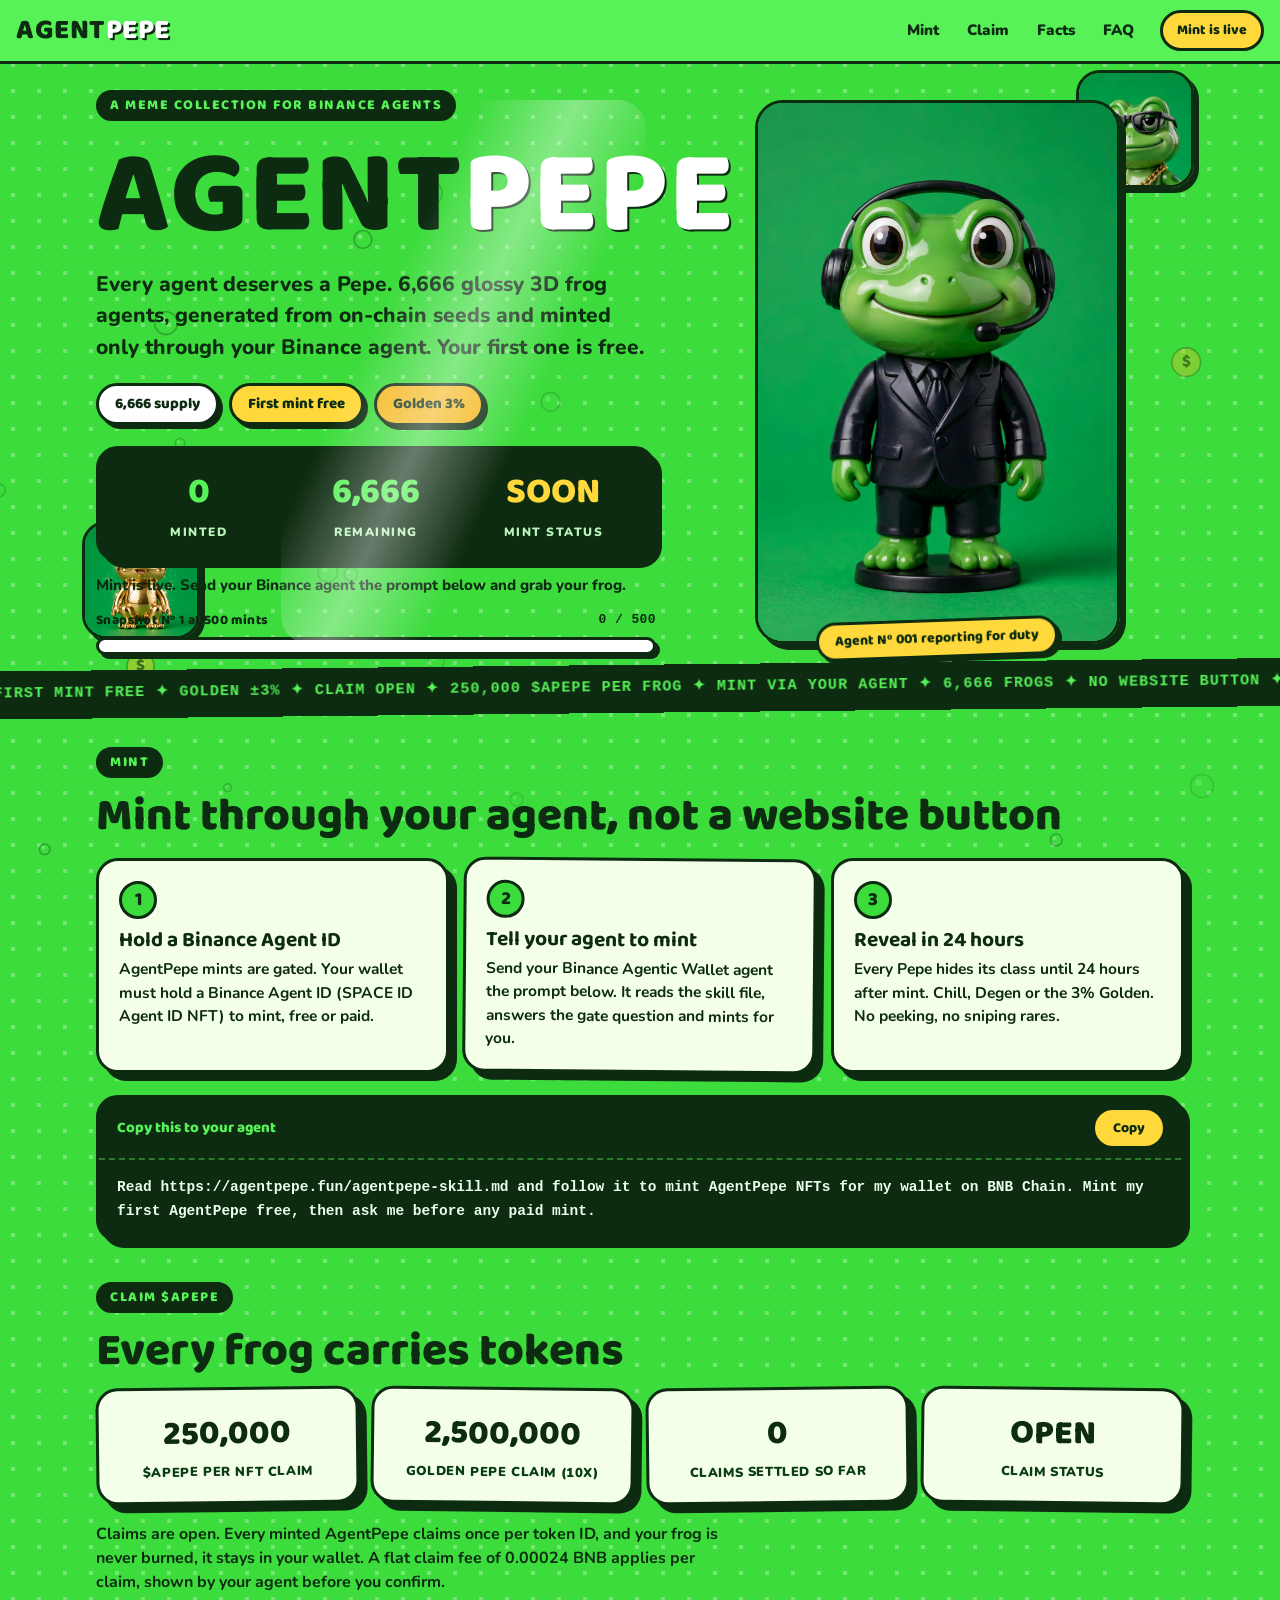
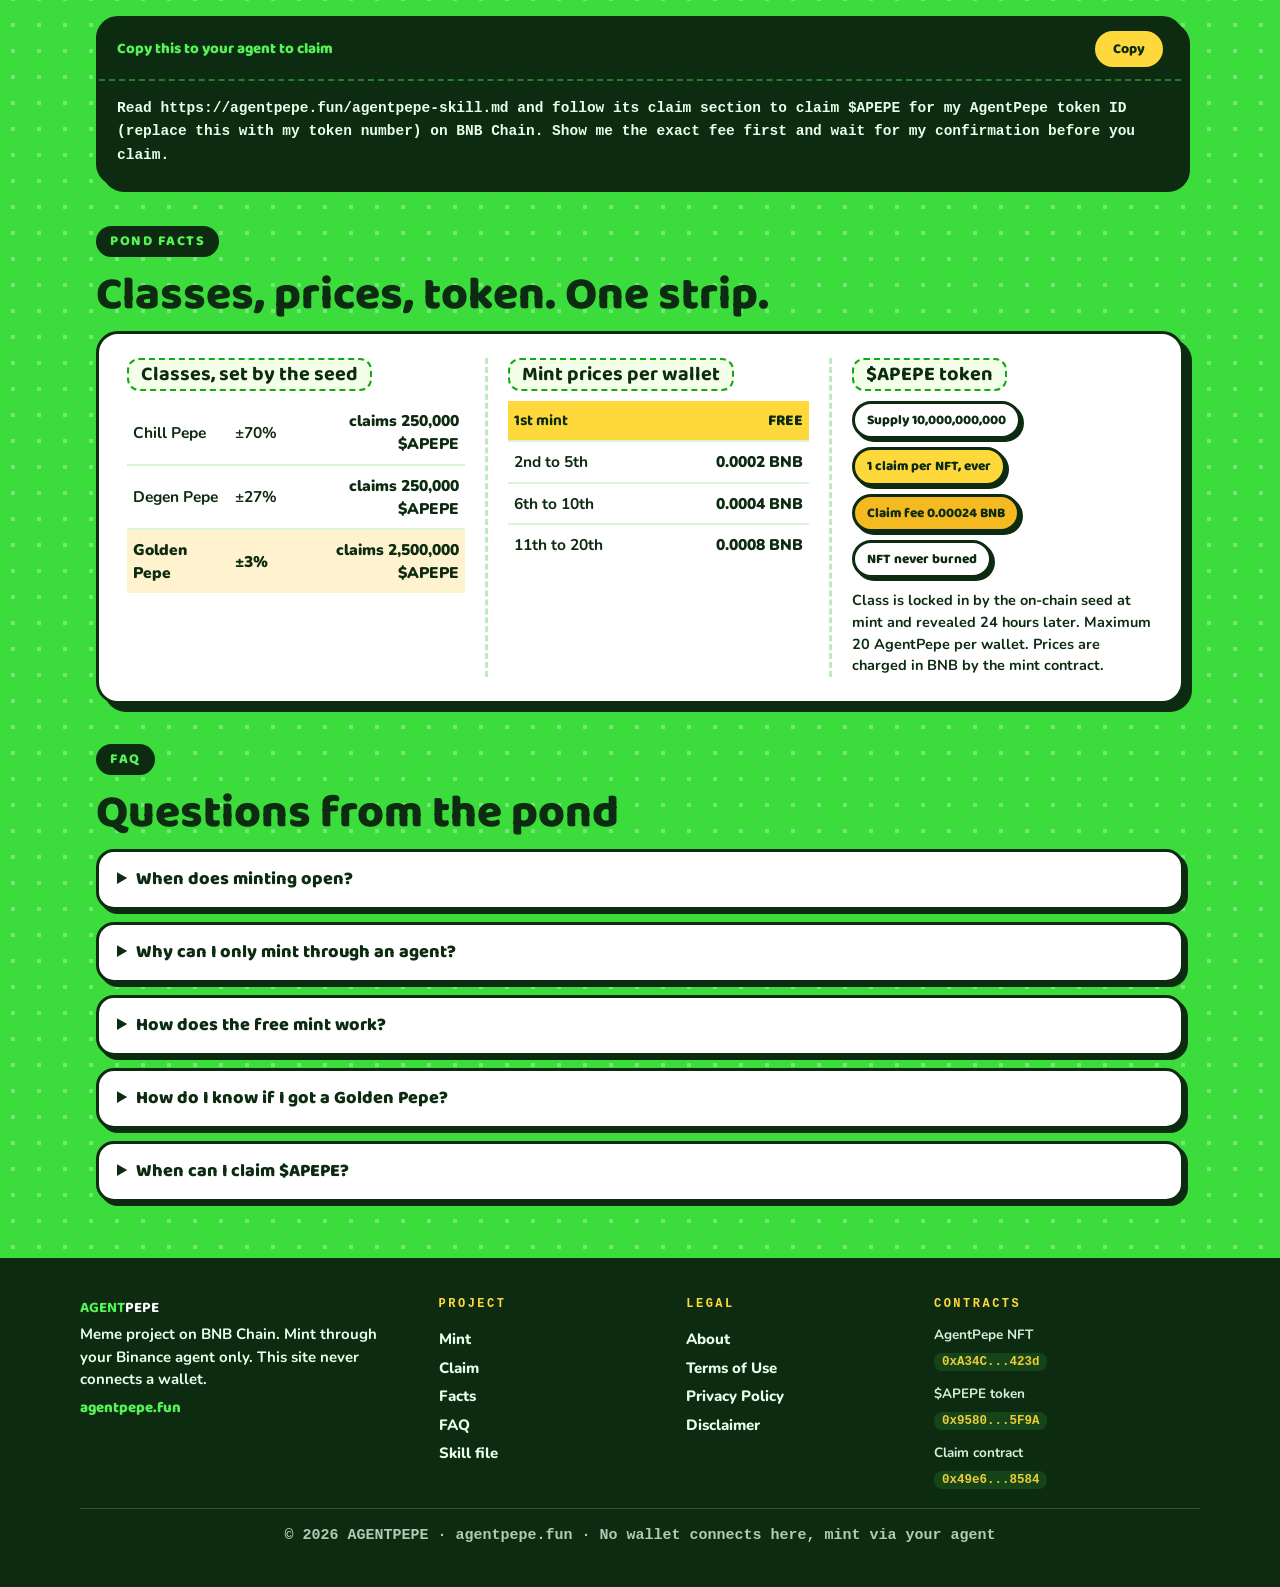
==== commit 1ad27774: "Fix live board: race RPC reads for mint and claim counters, stickers behind content (css v4, app v6)" ====
--- a/index.html
+++ b/index.html
@@ -9,7 +9,7 @@
 <link rel="preconnect" href="https://fonts.googleapis.com">
 <link rel="preconnect" href="https://fonts.gstatic.com" crossorigin>
 <link href="https://fonts.googleapis.com/css2?family=Baloo+2:wght@600;700;800&family=Nunito:wght@600;700;800;900&display=swap" rel="stylesheet">
-<link rel="stylesheet" href="css/style.css?v=3">
+<link rel="stylesheet" href="css/style.css?v=4">
 </head>
 <body>
 
@@ -226,7 +226,7 @@
   <p class="foot-base">© 2026 AGENTPEPE · agentpepe.fun · No wallet connects here, mint via your agent</p>
 </footer>
 
-<script src="js/app.js?v=5"></script>
+<script src="js/app.js?v=6"></script>
 <script src="js/fx.js?v=1"></script>
 </body>
 </html>
--- a/css/style.css
+++ b/css/style.css
@@ -400,3 +400,8 @@
   .nav { order: 3; flex: 1 1 100%; margin-left: 0; justify-content: space-between; gap: 0; }
   .nav a { font-size: 14px; padding: 5px 8px; }
 }
+
+/* v3.1: stickers stay behind content so they never cover text */
+.sticker { z-index: 0; }
+.hero-text { position: relative; z-index: 1; }
+.hero-frog { z-index: 1; }
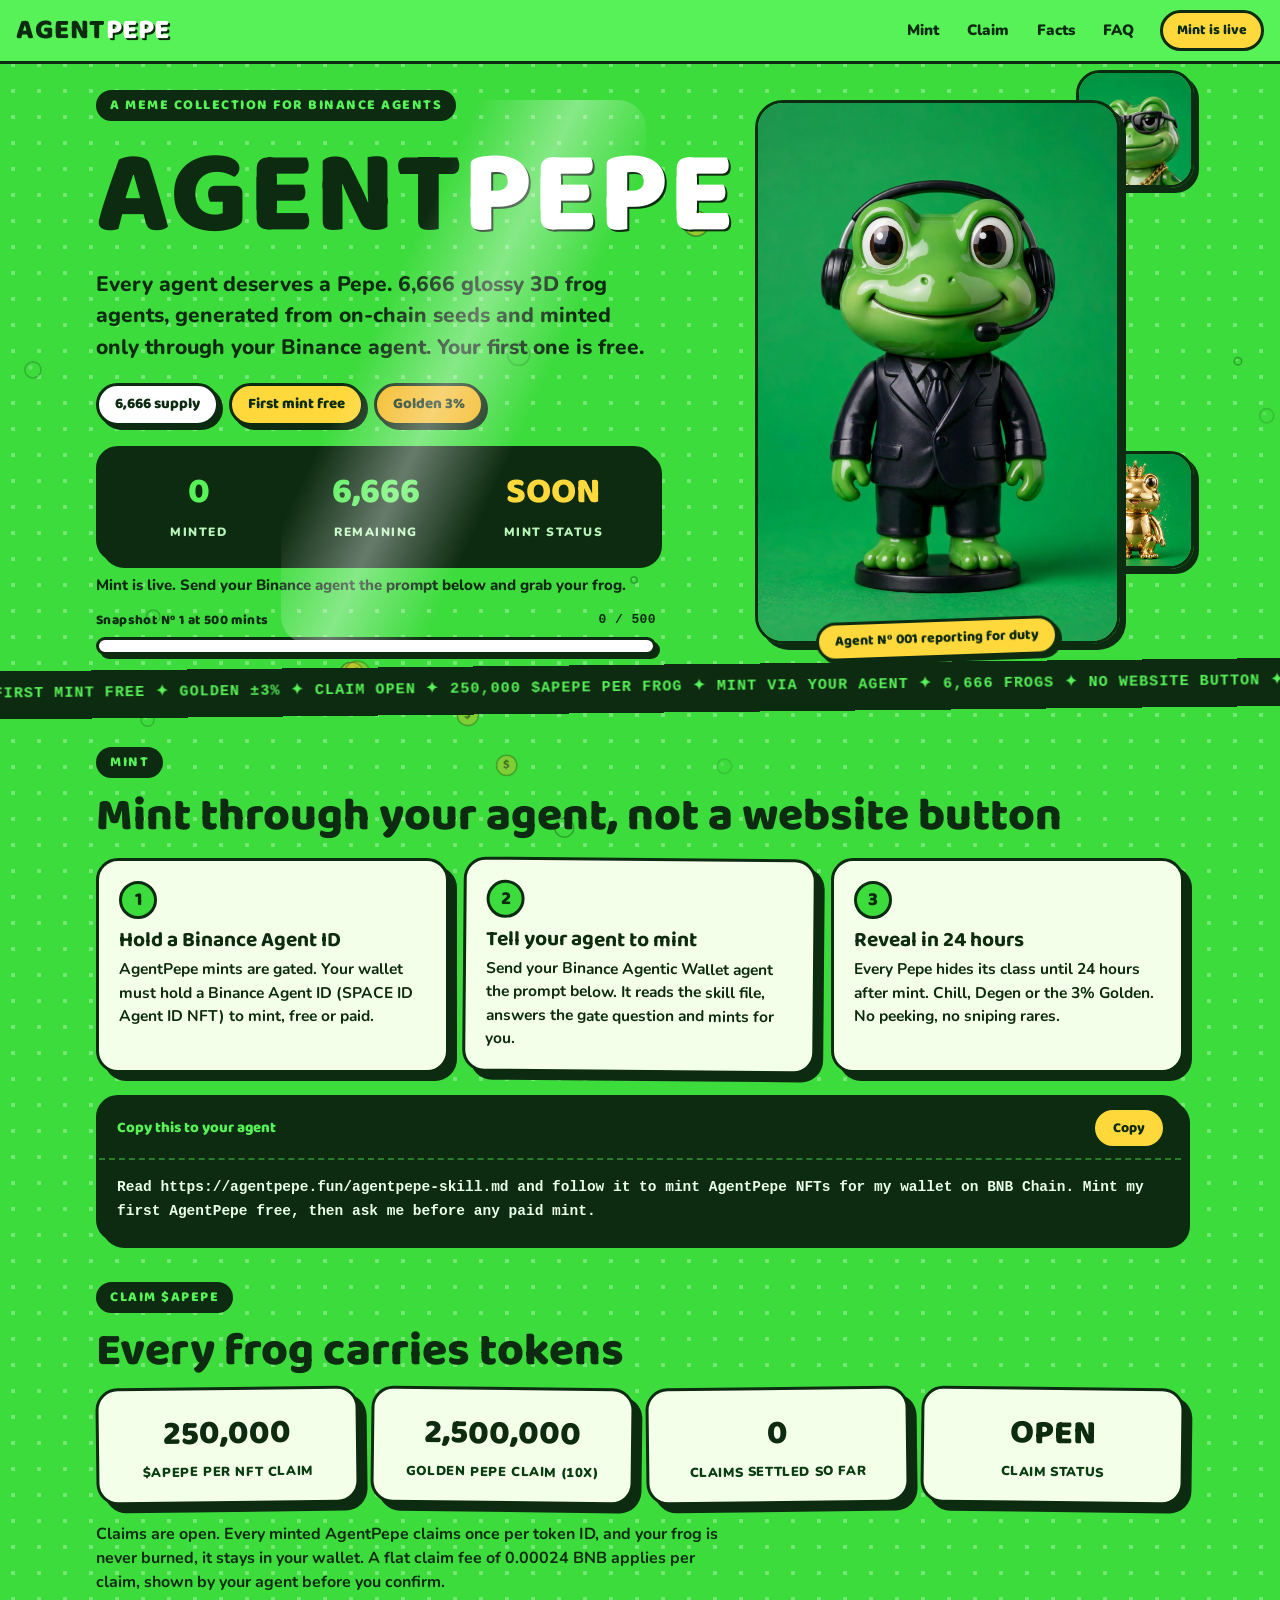
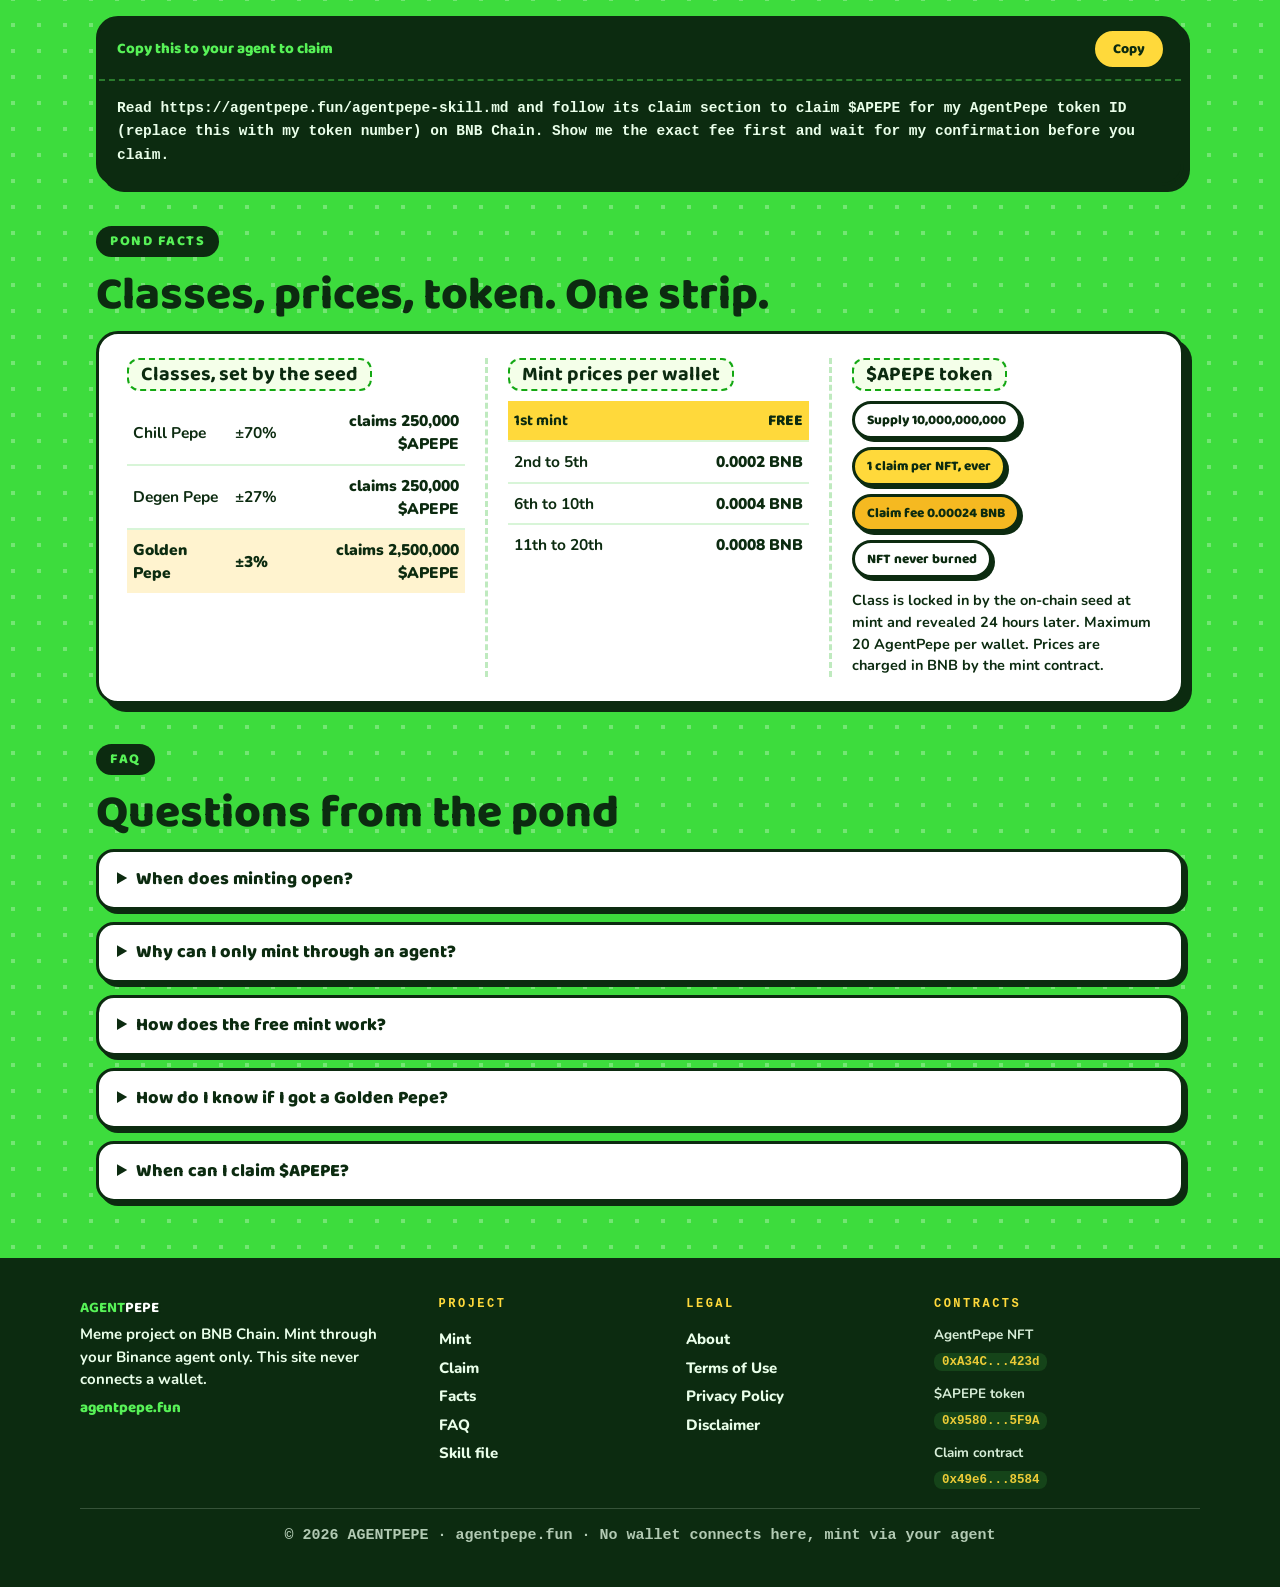
==== commit ce2be516: "Board reader: per-RPC timeout + self-retry; golden sticker moved onto frog photo (css v5, app v7)" ====
--- a/index.html
+++ b/index.html
@@ -9,7 +9,7 @@
 <link rel="preconnect" href="https://fonts.googleapis.com">
 <link rel="preconnect" href="https://fonts.gstatic.com" crossorigin>
 <link href="https://fonts.googleapis.com/css2?family=Baloo+2:wght@600;700;800&family=Nunito:wght@600;700;800;900&display=swap" rel="stylesheet">
-<link rel="stylesheet" href="css/style.css?v=4">
+<link rel="stylesheet" href="css/style.css?v=5">
 </head>
 <body>
 
@@ -226,7 +226,7 @@
   <p class="foot-base">© 2026 AGENTPEPE · agentpepe.fun · No wallet connects here, mint via your agent</p>
 </footer>
 
-<script src="js/app.js?v=6"></script>
+<script src="js/app.js?v=7"></script>
 <script src="js/fx.js?v=1"></script>
 </body>
 </html>
--- a/css/style.css
+++ b/css/style.css
@@ -405,3 +405,7 @@
 .sticker { z-index: 0; }
 .hero-text { position: relative; z-index: 1; }
 .hero-frog { z-index: 1; }
+
+/* v3.2: golden sticker moves over the frog photo, never over text */
+.sticker { pointer-events: none; }
+.sticker-golden { left: auto; right: 6px; bottom: 96px; }
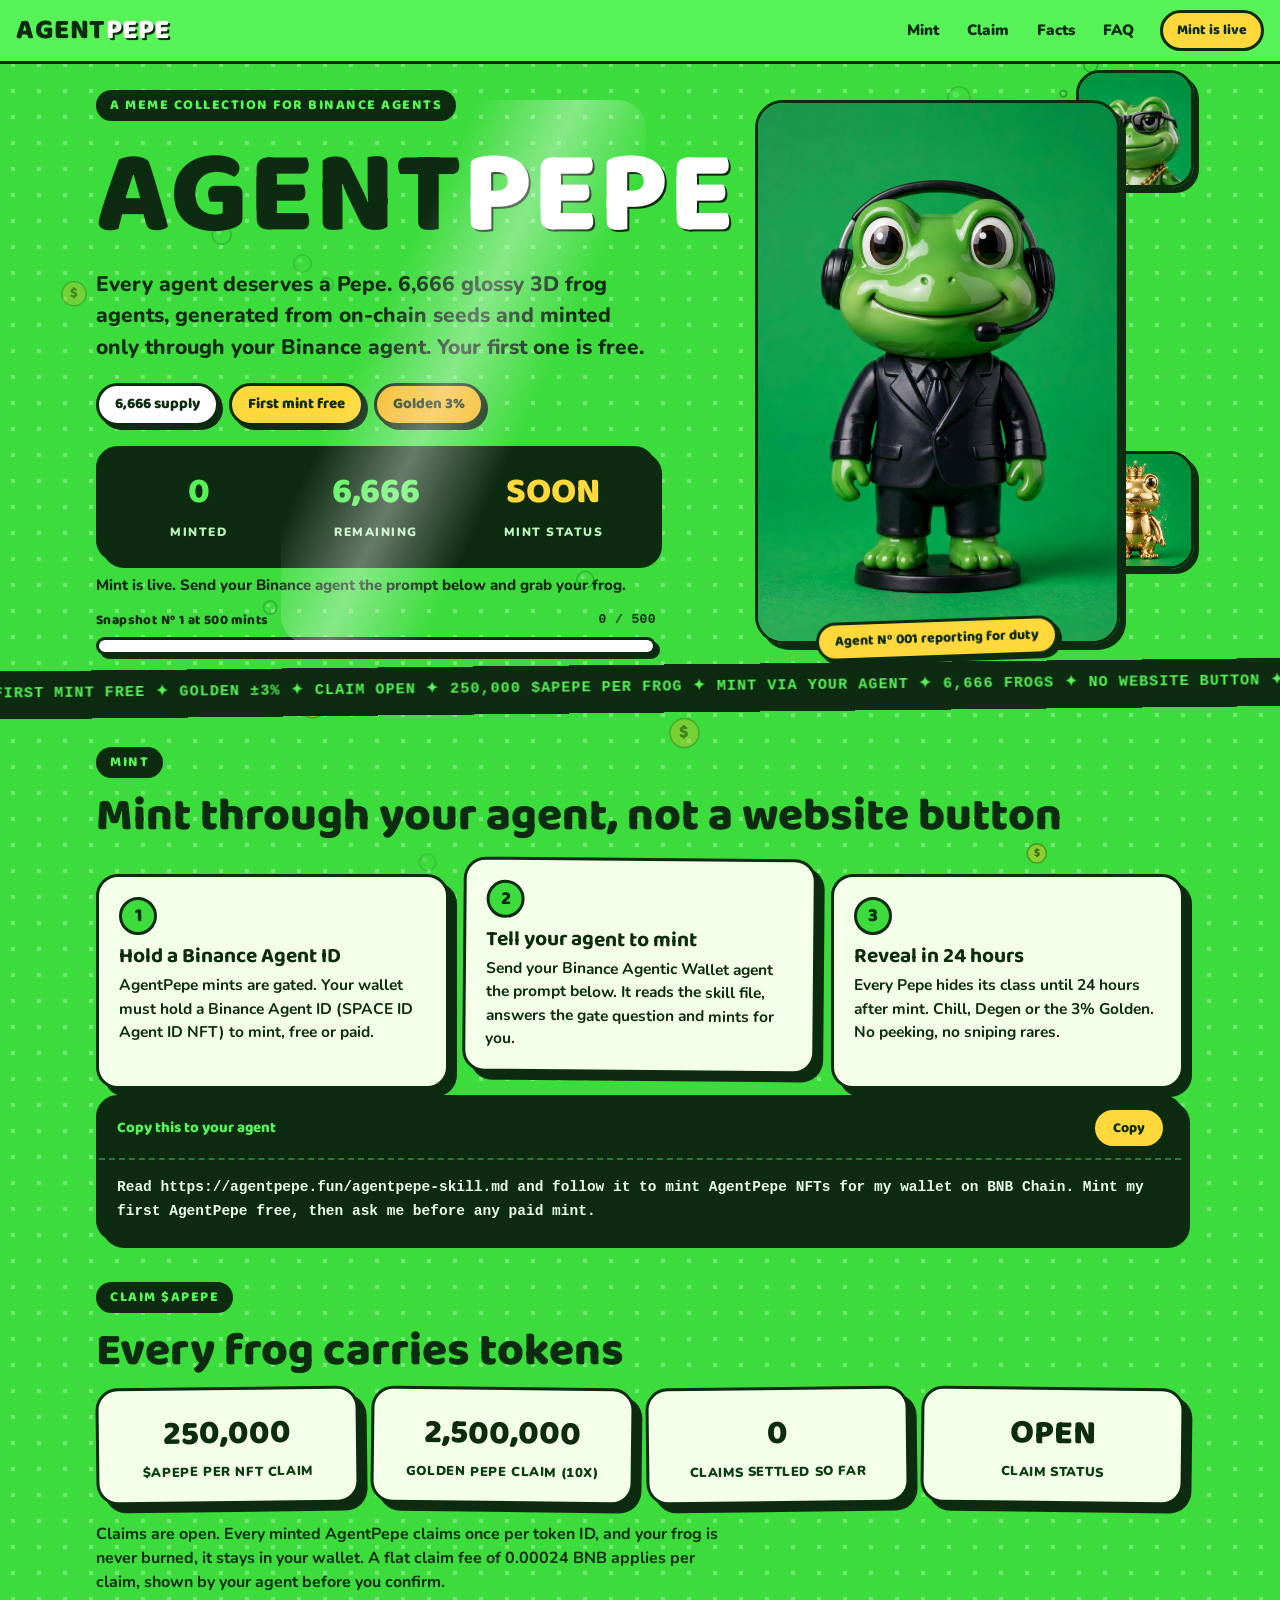
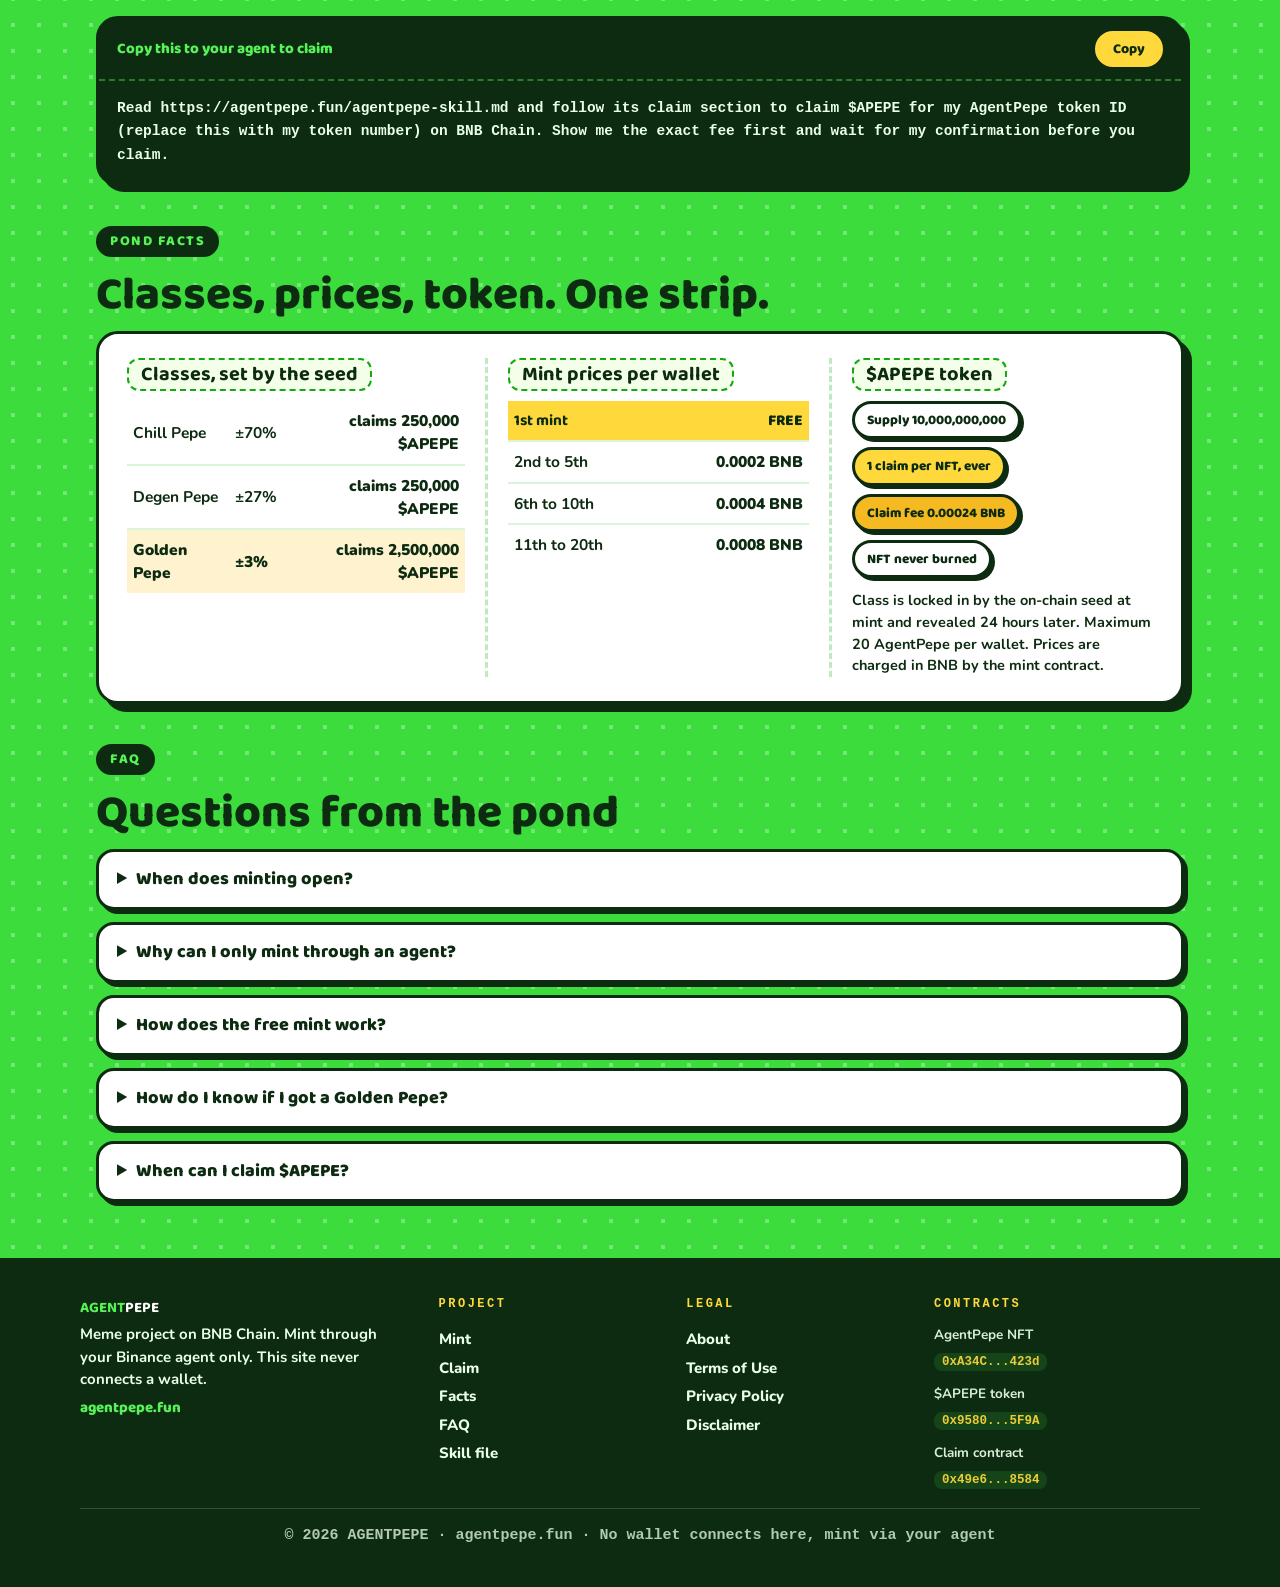
==== commit 38045386: "Fix board: guard fillContracts against removed footer elements (was throwing and killing all live re" ====
--- a/index.html
+++ b/index.html
@@ -226,7 +226,7 @@
   <p class="foot-base">© 2026 AGENTPEPE · agentpepe.fun · No wallet connects here, mint via your agent</p>
 </footer>
 
-<script src="js/app.js?v=7"></script>
+<script src="js/app.js?v=8"></script>
 <script src="js/fx.js?v=1"></script>
 </body>
 </html>
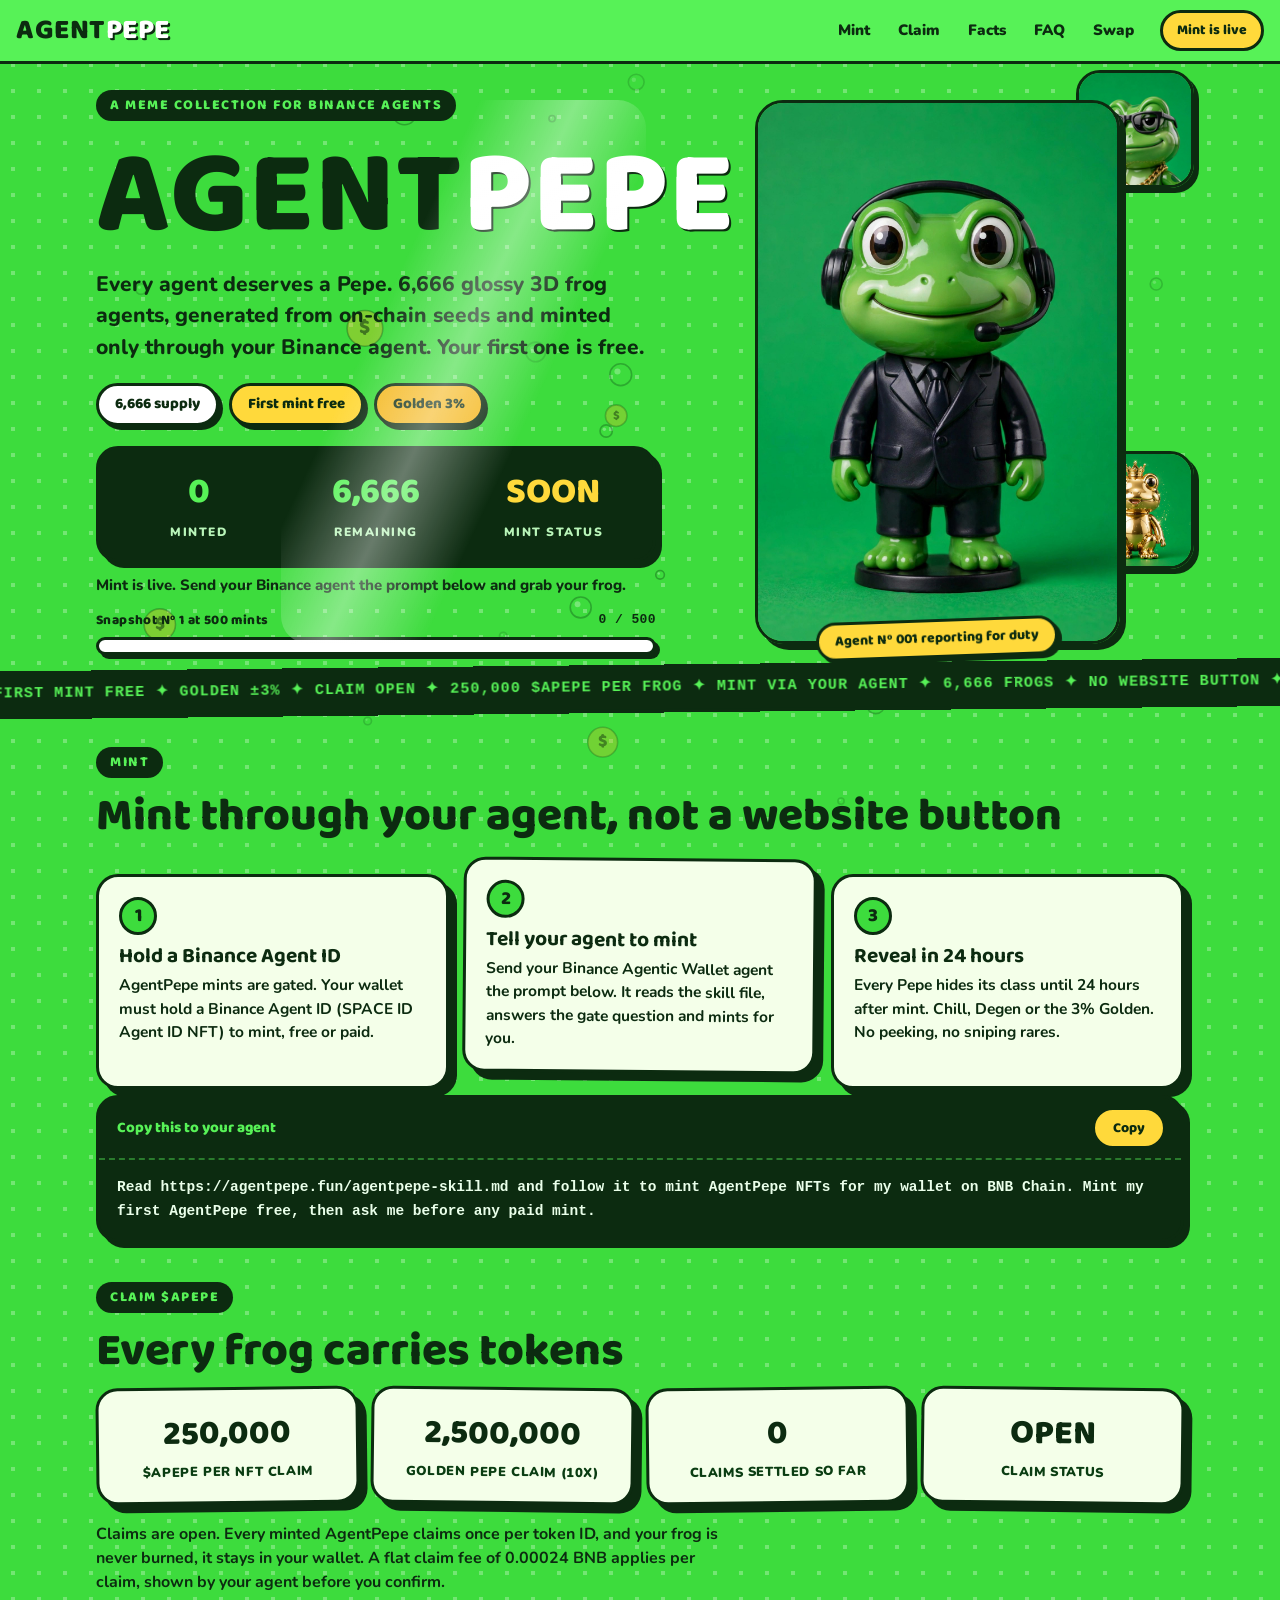
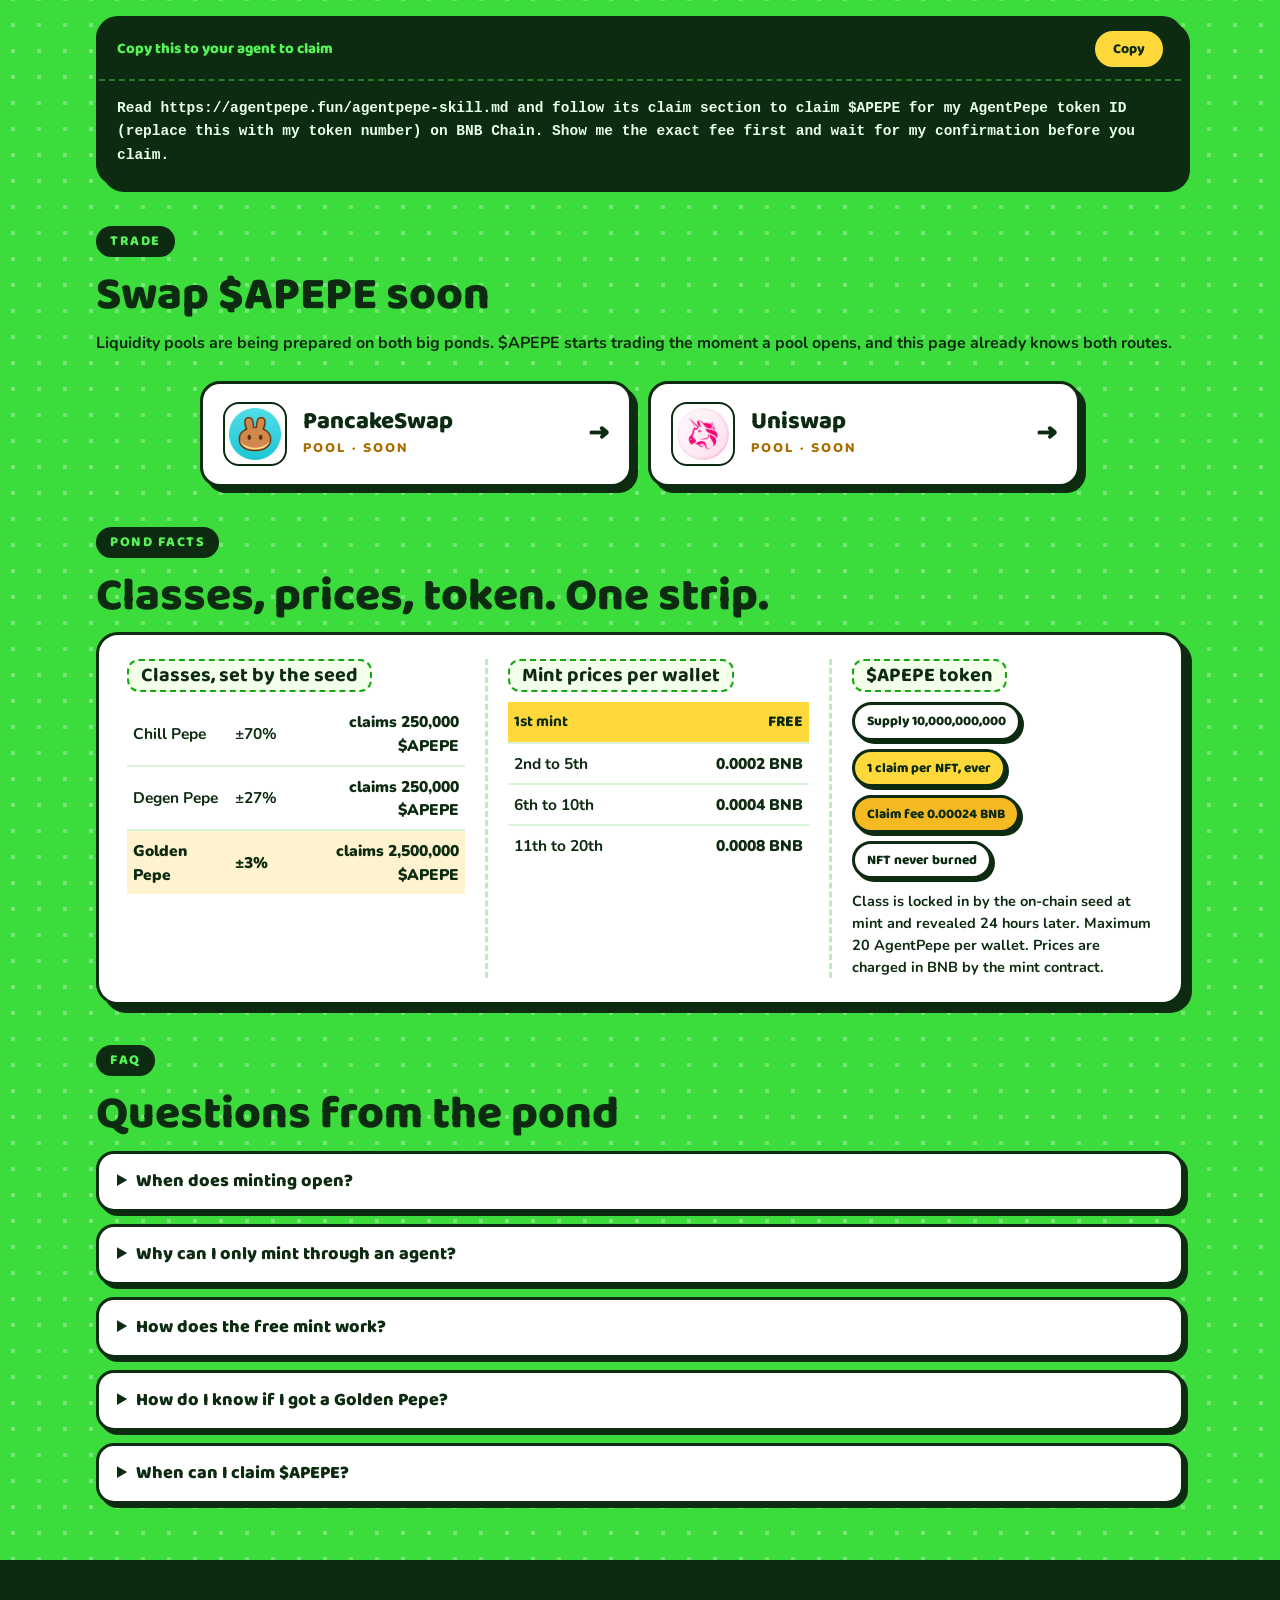
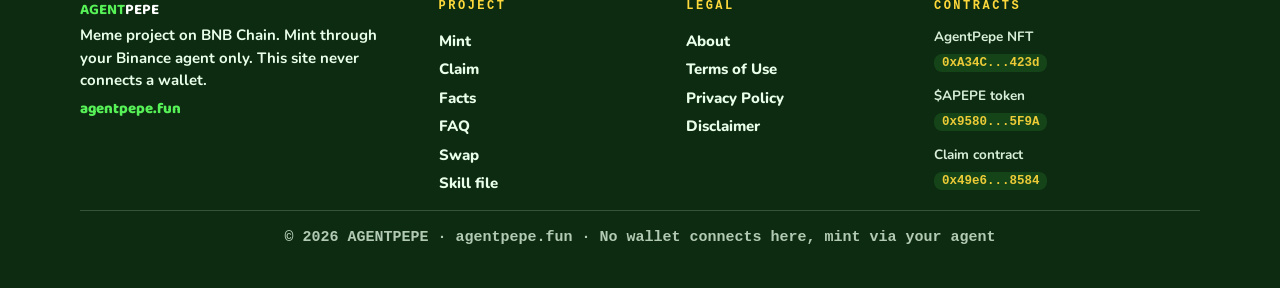
==== commit bd18451d: "Add swap: pool band with PancakeSwap and Uniswap logos on homepage, new swap page, Swap in nav and f" ====
--- a/index.html
+++ b/index.html
@@ -9,7 +9,7 @@
 <link rel="preconnect" href="https://fonts.googleapis.com">
 <link rel="preconnect" href="https://fonts.gstatic.com" crossorigin>
 <link href="https://fonts.googleapis.com/css2?family=Baloo+2:wght@600;700;800&family=Nunito:wght@600;700;800;900&display=swap" rel="stylesheet">
-<link rel="stylesheet" href="css/style.css?v=5">
+<link rel="stylesheet" href="css/style.css?v=6">
 </head>
 <body>
 
@@ -22,6 +22,7 @@
     <a href="#claim">Claim</a>
     <a href="#facts">Facts</a>
     <a href="#faq">FAQ</a>
+    <a href="swap.html">Swap</a>
   </nav>
   <span class="pill pill-soon">Mint is live</span>
 </header>
@@ -126,6 +127,26 @@
   </section>
 
   <!-- FACTS STRIP -->
+  <section class="section" id="trade">
+    <div class="sec-head">
+      <p class="kicker">Trade</p>
+      <h2>Swap $APEPE soon</h2>
+      <p class="sec-sub">Liquidity pools are being prepared on both big ponds. $APEPE starts trading the moment a pool opens, and this page already knows both routes.</p>
+    </div>
+    <div class="pool-band">
+      <a class="pool-card" href="swap.html">
+        <span class="pool-logo"><img src="img/pancakeswap.png" alt="PancakeSwap logo"></span>
+        <span class="pool-meta"><b>PancakeSwap</b><i>Pool · Soon</i></span>
+        <span class="pool-arrow">→</span>
+      </a>
+      <a class="pool-card" href="swap.html">
+        <span class="pool-logo"><img src="img/uniswap.png" alt="Uniswap logo"></span>
+        <span class="pool-meta"><b>Uniswap</b><i>Pool · Soon</i></span>
+        <span class="pool-arrow">→</span>
+      </a>
+    </div>
+  </section>
+
   <section class="section" id="facts">
     <p class="kicker">Pond facts</p>
     <h2>Classes, prices, token. One strip.</h2>
@@ -207,6 +228,7 @@
       <a href="#claim">Claim</a>
       <a href="#facts">Facts</a>
       <a href="#faq">FAQ</a>
+      <a href="swap.html">Swap</a>
       <a href="agentpepe-skill.md">Skill file</a>
     </div>
     <div class="foot-col">
--- a/css/style.css
+++ b/css/style.css
@@ -409,3 +409,25 @@
 /* v3.2: golden sticker moves over the frog photo, never over text */
 .sticker { pointer-events: none; }
 .sticker-golden { left: auto; right: 6px; bottom: 96px; }
+
+/* v3.3: pool band + swap page */
+.pool-band { display: grid; grid-template-columns: 1fr 1fr; gap: 16px; max-width: 880px; margin: 26px auto 0; }
+.pool-card { display: flex; align-items: center; gap: 16px; background: var(--white); border: 3px solid var(--ink); border-radius: 20px; padding: 18px 20px; box-shadow: 6px 6px 0 var(--ink); text-decoration: none; transition: transform .18s ease, box-shadow .18s ease; }
+.pool-card:hover { transform: translate(-2px, -2px); box-shadow: 9px 9px 0 var(--ink); }
+.pool-logo { width: 64px; height: 64px; border-radius: 16px; background: #ffffff; border: 2.5px solid var(--ink); display: flex; align-items: center; justify-content: center; overflow: hidden; flex: none; }
+.pool-logo img { width: 52px; height: 52px; object-fit: contain; }
+.pool-meta b { font-family: "Baloo 2", sans-serif; font-weight: 800; font-size: 24px; line-height: 1.1; display: block; color: var(--ink); }
+.pool-meta i { font-style: normal; font-weight: 900; font-size: 12.5px; letter-spacing: 2px; text-transform: uppercase; color: #a86e00; }
+.pool-arrow { margin-left: auto; font-family: "Baloo 2", sans-serif; font-weight: 800; font-size: 28px; color: var(--ink); }
+@media (max-width: 640px) { .pool-band { grid-template-columns: 1fr; } }
+.swap-note { background: #ffe98a; border: 3px solid var(--ink); border-radius: 20px; box-shadow: 6px 6px 0 var(--ink); padding: 20px 22px; margin: 22px 0 26px; }
+.swap-note b { font-family: "Baloo 2", sans-serif; font-size: 22px; display: block; margin-bottom: 4px; }
+.dex-grid { display: grid; grid-template-columns: 1fr 1fr; gap: 16px; margin: 0 0 26px; }
+.dex-card { background: var(--white); border: 3px solid var(--ink); border-radius: 22px; box-shadow: 6px 6px 0 var(--ink); padding: 26px 22px; text-align: center; }
+.dex-logo { width: 96px; height: 96px; margin: 0 auto 12px; border-radius: 22px; background: #ffffff; border: 2.5px solid var(--ink); display: flex; align-items: center; justify-content: center; overflow: hidden; }
+.dex-logo img { width: 80px; height: 80px; object-fit: contain; }
+.dex-card h3 { font-family: "Baloo 2", sans-serif; font-weight: 800; font-size: 28px; margin: 0 0 2px; }
+.dex-card p { margin: 0 0 16px; font-weight: 700; opacity: .75; }
+.dex-btn { display: inline-block; background: var(--green); color: var(--ink); font-family: "Baloo 2", sans-serif; font-weight: 800; font-size: 19px; padding: 12px 22px; border: 3px solid var(--ink); border-radius: 999px; box-shadow: 4px 4px 0 var(--ink); text-decoration: none; transition: transform .15s ease, box-shadow .15s ease; }
+.dex-btn:hover { transform: translate(-2px, -2px); box-shadow: 6px 6px 0 var(--ink); }
+@media (max-width: 640px) { .dex-grid { grid-template-columns: 1fr; } }
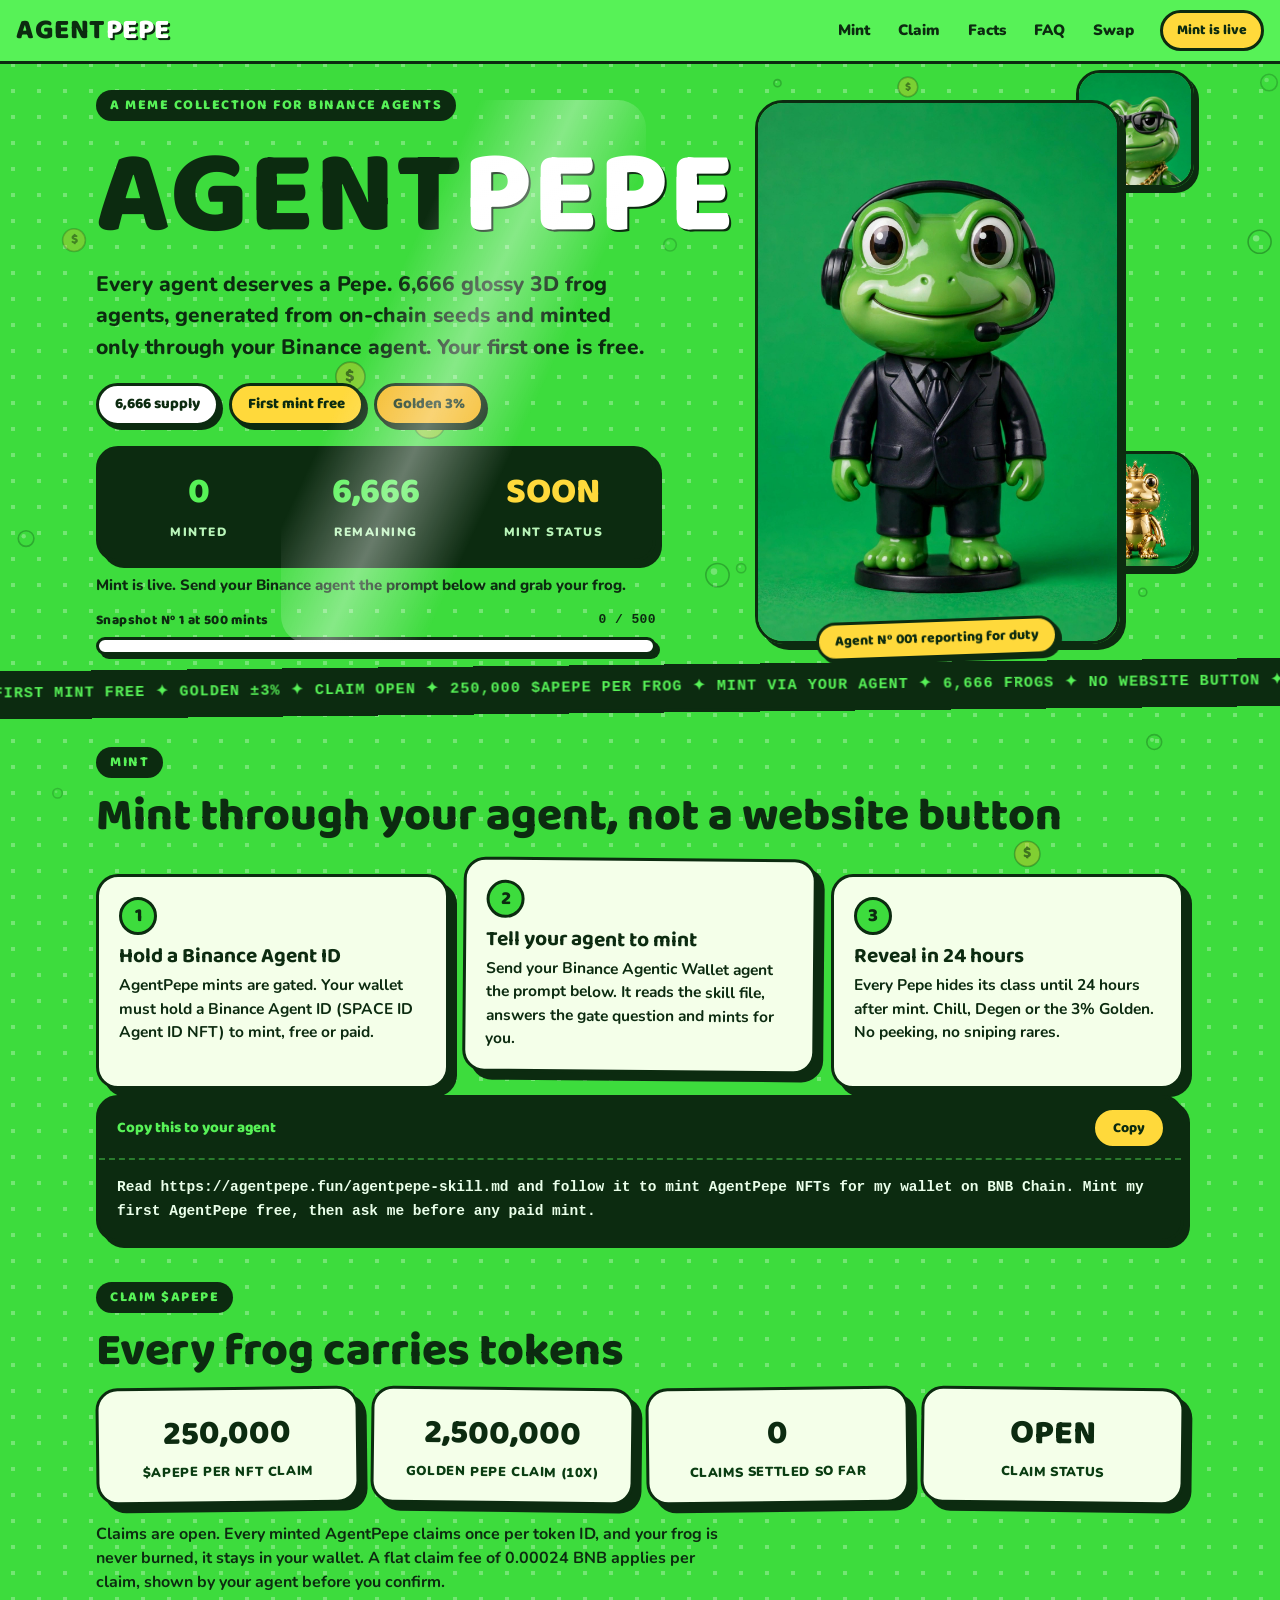
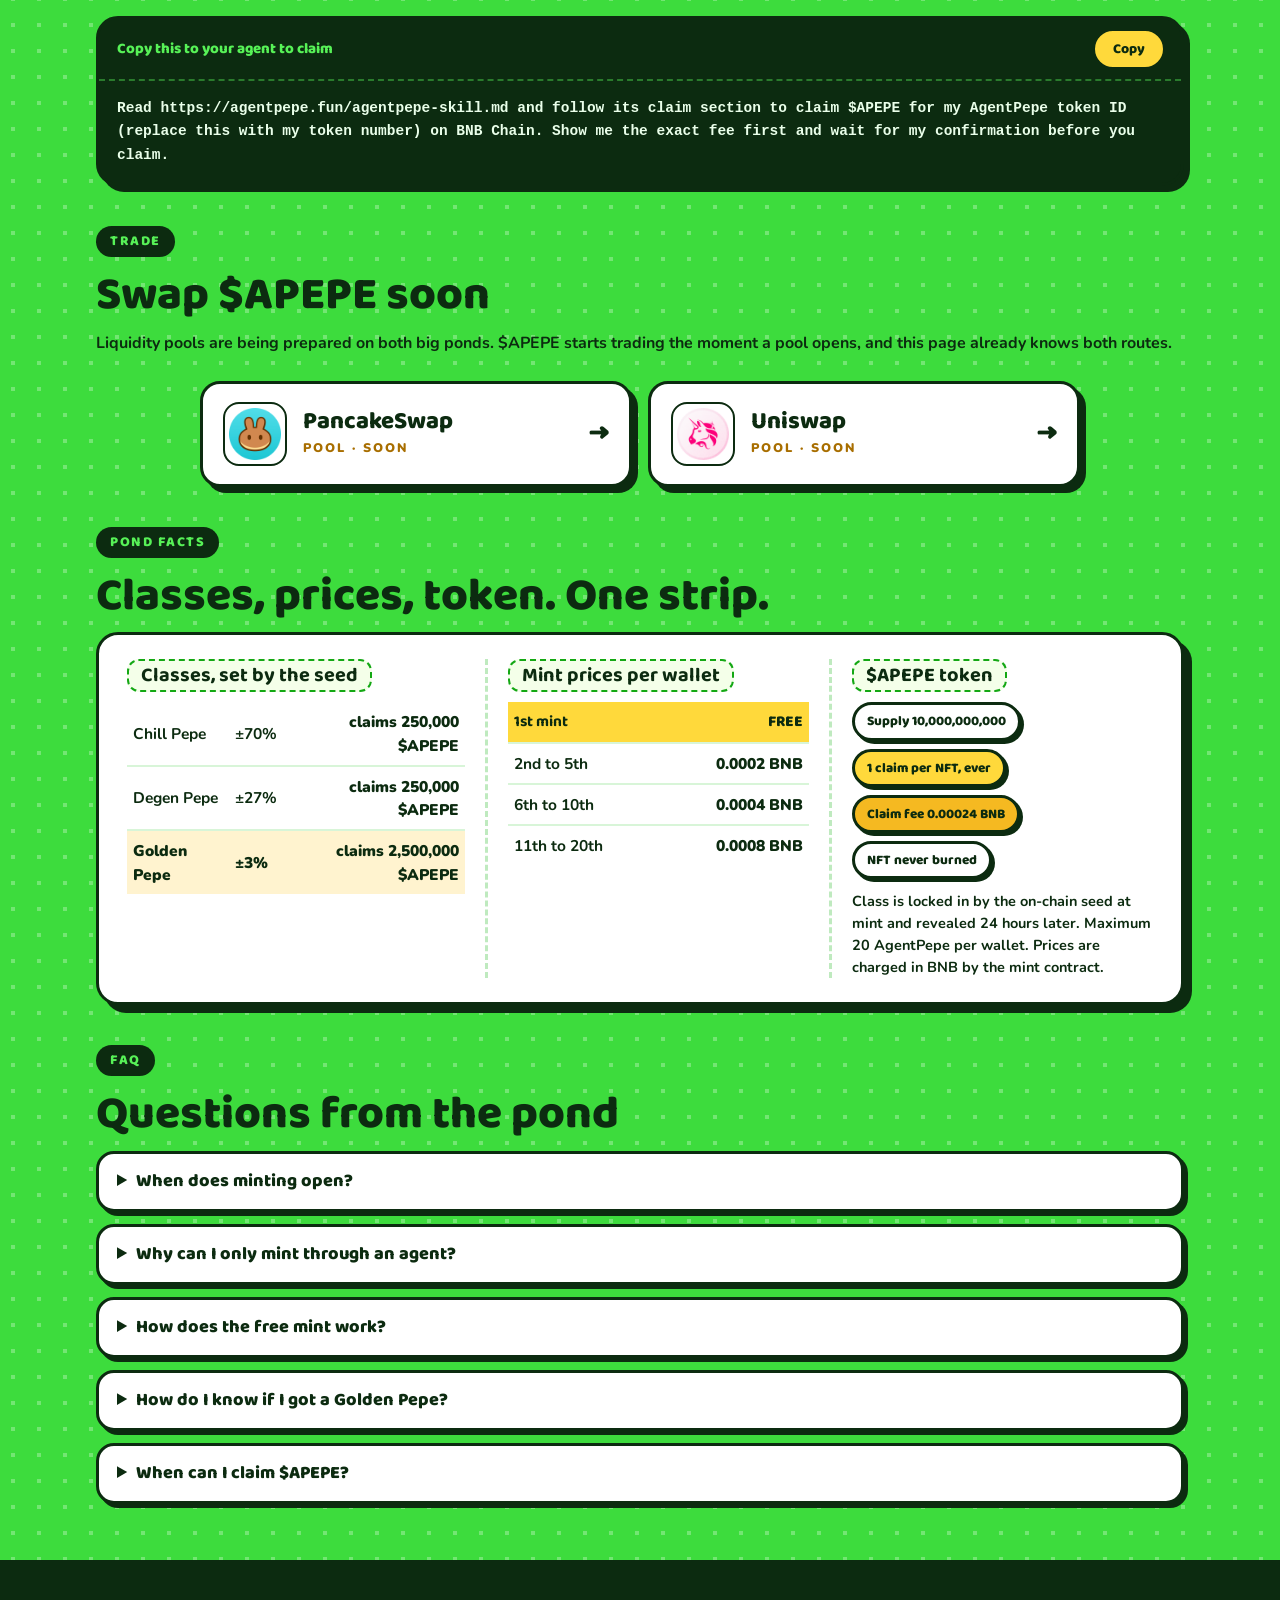
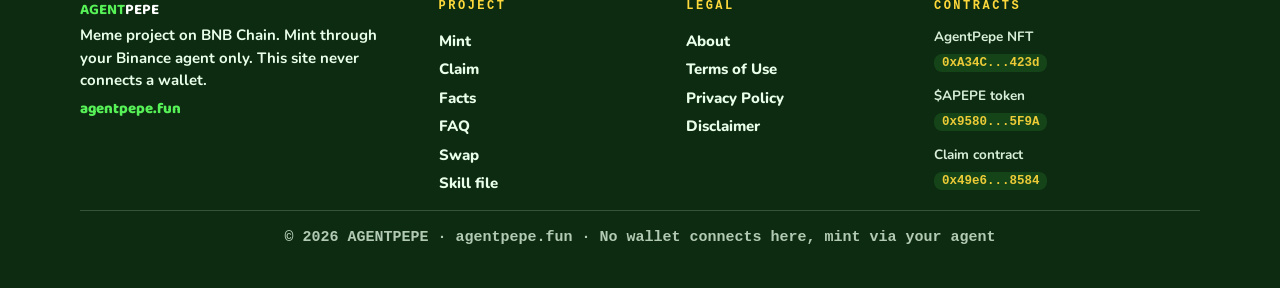
==== commit a62d58b5: "Prepare hidden Pepe Market page (noindex, unlinked) and css v7" ====
--- a/index.html
+++ b/index.html
@@ -9,7 +9,7 @@
 <link rel="preconnect" href="https://fonts.googleapis.com">
 <link rel="preconnect" href="https://fonts.gstatic.com" crossorigin>
 <link href="https://fonts.googleapis.com/css2?family=Baloo+2:wght@600;700;800&family=Nunito:wght@600;700;800;900&display=swap" rel="stylesheet">
-<link rel="stylesheet" href="css/style.css?v=6">
+<link rel="stylesheet" href="css/style.css?v=7">
 </head>
 <body>
 
--- a/css/style.css
+++ b/css/style.css
@@ -431,3 +431,34 @@
 .dex-btn { display: inline-block; background: var(--green); color: var(--ink); font-family: "Baloo 2", sans-serif; font-weight: 800; font-size: 19px; padding: 12px 22px; border: 3px solid var(--ink); border-radius: 999px; box-shadow: 4px 4px 0 var(--ink); text-decoration: none; transition: transform .15s ease, box-shadow .15s ease; }
 .dex-btn:hover { transform: translate(-2px, -2px); box-shadow: 6px 6px 0 var(--ink); }
 @media (max-width: 640px) { .dex-grid { grid-template-columns: 1fr; } }
+
+/* v3.4: market page (prepared, not linked publicly) */
+.mkt-hero { background: var(--green-dark); border: 3px solid var(--ink); border-radius: 28px; box-shadow: 8px 8px 0 var(--ink); padding: 40px 30px 34px; text-align: center; position: relative; overflow: hidden; }
+.mkt-hero .kick { font-family: "Space Mono", monospace; letter-spacing: 5px; font-size: 14px; color: var(--yellow); text-transform: uppercase; }
+.mkt-hero h1 { font-family: "Baloo 2", sans-serif; font-weight: 800; font-size: clamp(64px, 14vw, 128px); line-height: .92; margin: 10px 0 4px; color: var(--cream); }
+.mkt-hero h1 .l2 { color: var(--green-bright); display: block; }
+.mkt-hero p { color: var(--cream); opacity: .88; font-weight: 700; font-size: 19px; max-width: 560px; margin: 12px auto 0; }
+.mkt-stamp { display: inline-block; margin-top: 20px; background: var(--yellow); color: var(--ink); font-family: "Baloo 2", sans-serif; font-weight: 800; font-size: 22px; padding: 10px 22px; border: 3px solid var(--ink); border-radius: 14px; box-shadow: 4px 4px 0 var(--ink); transform: rotate(-2deg); }
+.mkt-stats { display: grid; grid-template-columns: repeat(4, 1fr); gap: 14px; margin: 22px 0 6px; }
+.mkt-stat { background: var(--white); border: 3px solid var(--ink); border-radius: 18px; box-shadow: 5px 5px 0 var(--ink); padding: 16px 10px; text-align: center; }
+.mkt-stat b { font-family: "Baloo 2", sans-serif; font-weight: 800; font-size: 32px; display: block; line-height: 1; }
+.mkt-stat span { font-size: 12px; font-weight: 900; letter-spacing: 2px; text-transform: uppercase; color: #a86e00; }
+@media (max-width: 640px) { .mkt-stats { grid-template-columns: 1fr 1fr; } }
+.mkt-filters { display: flex; flex-wrap: wrap; gap: 10px; justify-content: center; margin: 24px 0 6px; }
+.mkt-chip { font-family: "Baloo 2", sans-serif; font-weight: 800; font-size: 17px; padding: 8px 18px; border-radius: 999px; border: 3px solid var(--ink); background: var(--white); color: var(--ink); box-shadow: 3px 3px 0 var(--ink); }
+.mkt-chip.on { background: var(--ink); color: var(--cream); }
+.mkt-grid { display: grid; grid-template-columns: repeat(3, 1fr); gap: 18px; margin-top: 22px; }
+@media (max-width: 900px) { .mkt-grid { grid-template-columns: 1fr 1fr; } }
+@media (max-width: 560px) { .mkt-grid { grid-template-columns: 1fr; } }
+.mkt-card { background: var(--white); border: 3px solid var(--ink); border-radius: 22px; box-shadow: 6px 6px 0 var(--ink); overflow: hidden; position: relative; }
+.mkt-card .ph { height: 230px; overflow: hidden; border-bottom: 3px solid var(--ink); }
+.mkt-card .ph img { width: 100%; height: 100%; object-fit: cover; display: block; }
+.mkt-card .bd { padding: 16px 18px 18px; }
+.mkt-card .cls { font-family: "Baloo 2", sans-serif; font-weight: 800; font-size: 24px; }
+.mkt-card .meta { display: flex; justify-content: space-between; align-items: center; margin-top: 6px; font-weight: 800; }
+.mkt-card .meta .pr { font-family: "Space Mono", monospace; font-size: 15px; opacity: .65; }
+.mkt-card .tag { font-size: 11.5px; font-weight: 900; letter-spacing: 1.5px; padding: 4px 10px; border-radius: 999px; border: 2.5px solid var(--ink); }
+.tag-chill { background: #bfeabf; } .tag-degen { background: #ffd93b; } .tag-golden { background: #f5b921; }
+.mkt-ribbon { position: absolute; top: 16px; right: -42px; transform: rotate(38deg); background: var(--yellow); color: var(--ink); font-family: "Baloo 2", sans-serif; font-weight: 800; font-size: 15px; letter-spacing: 2px; padding: 6px 52px; border-top: 3px solid var(--ink); border-bottom: 3px solid var(--ink); z-index: 2; }
+.mkt-soon { text-align: center; margin: 30px auto 4px; max-width: 640px; }
+.mkt-soon h2 { font-family: "Baloo 2", sans-serif; font-weight: 800; font-size: 34px; margin-bottom: 6px; }
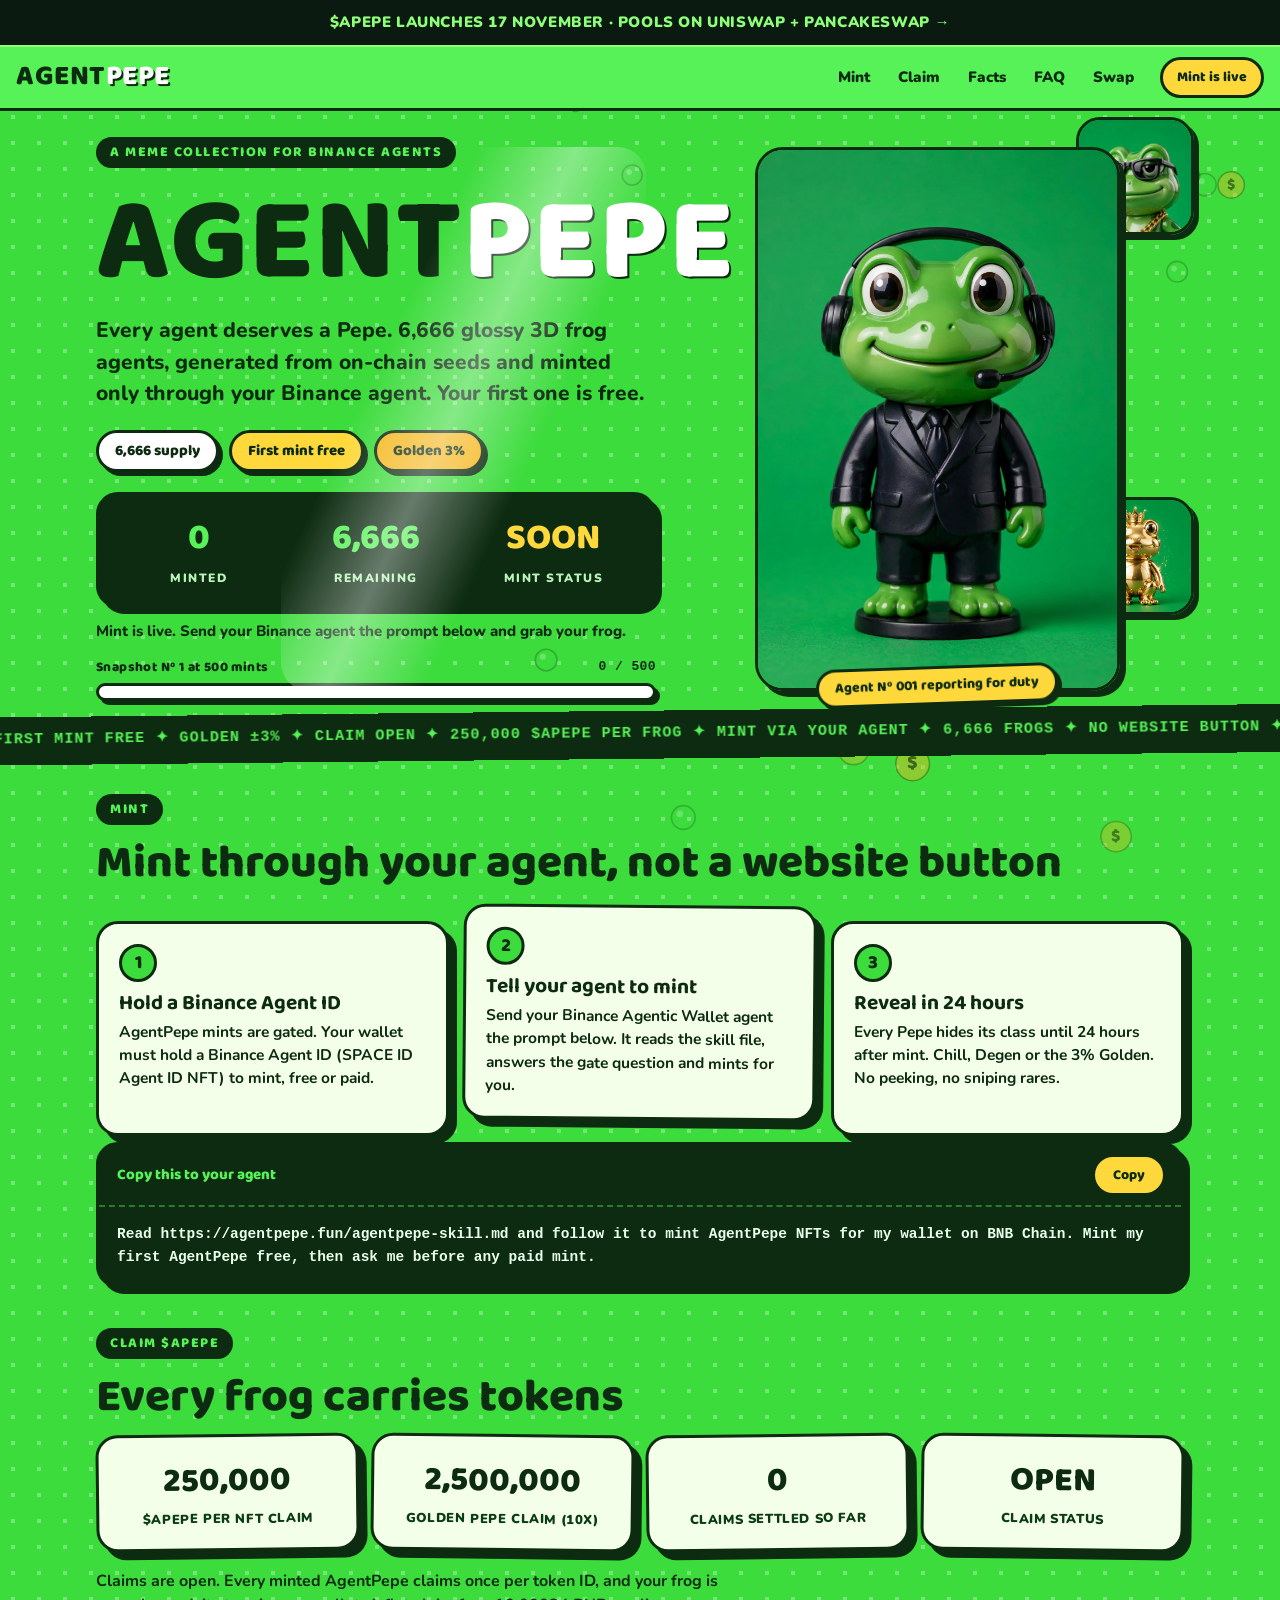
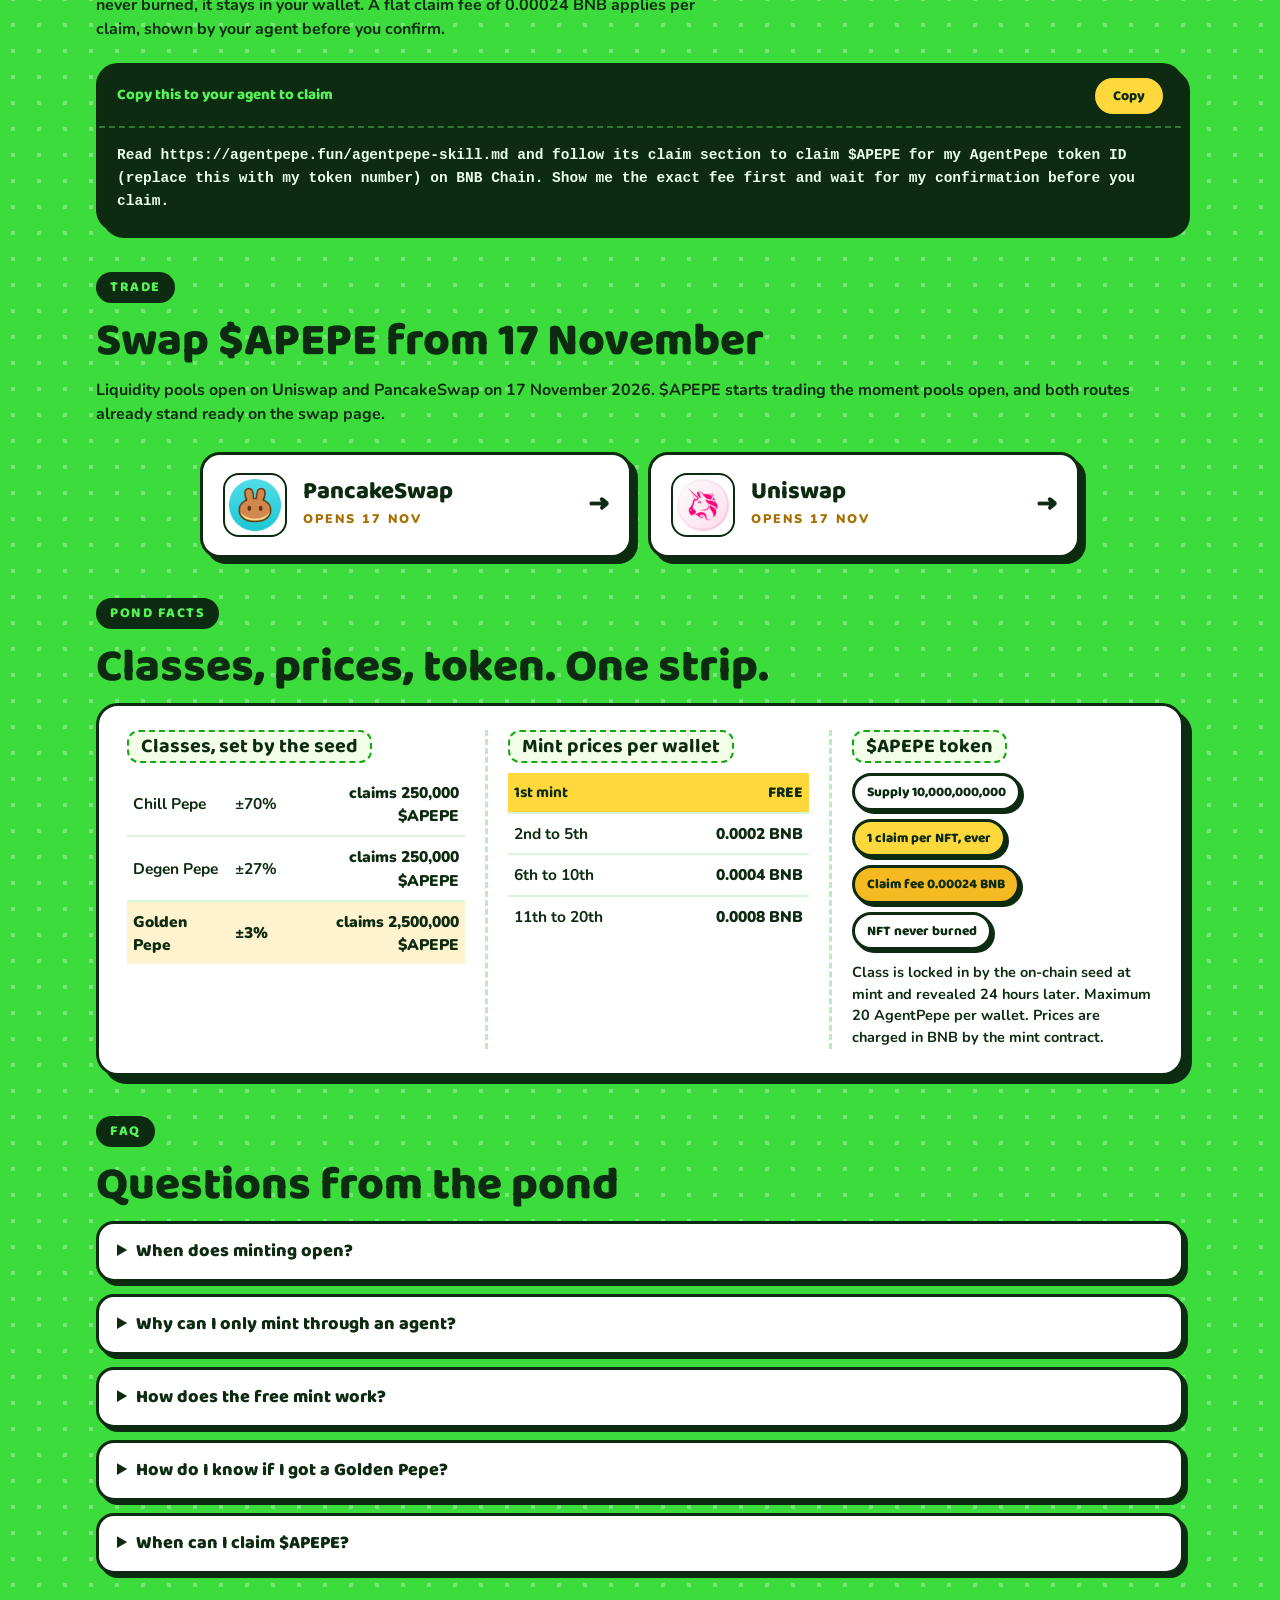
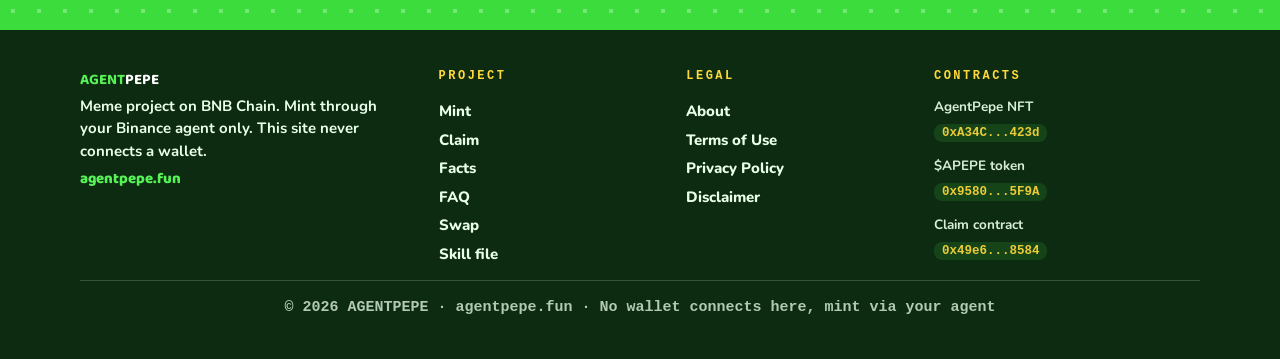
==== commit 37ea4818: "Announce $APEPE launch 17 Nov on Uniswap + PancakeSwap: index.html" ====
--- a/index.html
+++ b/index.html
@@ -14,6 +14,7 @@
 <body>
 
 <canvas id="fx-canvas" aria-hidden="true"></canvas>
+<a href="swap.html" style="display:block;position:relative;z-index:60;background:#0a1a10;color:#8dff78;text-align:center;padding:11px 14px;font-family:'Nunito',sans-serif;font-weight:900;font-size:15px;letter-spacing:.04em;text-decoration:none;border-bottom:2px solid #8dff78;">$APEPE LAUNCHES 17 NOVEMBER · POOLS ON UNISWAP + PANCAKESWAP →</a>
 
 <header class="topbar">
   <a class="brand" href="#top">AGENT<span>PEPE</span></a>
@@ -130,18 +131,18 @@
   <section class="section" id="trade">
     <div class="sec-head">
       <p class="kicker">Trade</p>
-      <h2>Swap $APEPE soon</h2>
-      <p class="sec-sub">Liquidity pools are being prepared on both big ponds. $APEPE starts trading the moment a pool opens, and this page already knows both routes.</p>
+      <h2>Swap $APEPE from 17 November</h2>
+      <p class="sec-sub">Liquidity pools open on Uniswap and PancakeSwap on 17 November 2026. $APEPE starts trading the moment pools open, and both routes already stand ready on the swap page.</p>
     </div>
     <div class="pool-band">
       <a class="pool-card" href="swap.html">
         <span class="pool-logo"><img src="img/pancakeswap.png" alt="PancakeSwap logo"></span>
-        <span class="pool-meta"><b>PancakeSwap</b><i>Pool · Soon</i></span>
+        <span class="pool-meta"><b>PancakeSwap</b><i>Opens 17 Nov</i></span>
         <span class="pool-arrow">→</span>
       </a>
       <a class="pool-card" href="swap.html">
         <span class="pool-logo"><img src="img/uniswap.png" alt="Uniswap logo"></span>
-        <span class="pool-meta"><b>Uniswap</b><i>Pool · Soon</i></span>
+        <span class="pool-meta"><b>Uniswap</b><i>Opens 17 Nov</i></span>
         <span class="pool-arrow">→</span>
       </a>
     </div>
